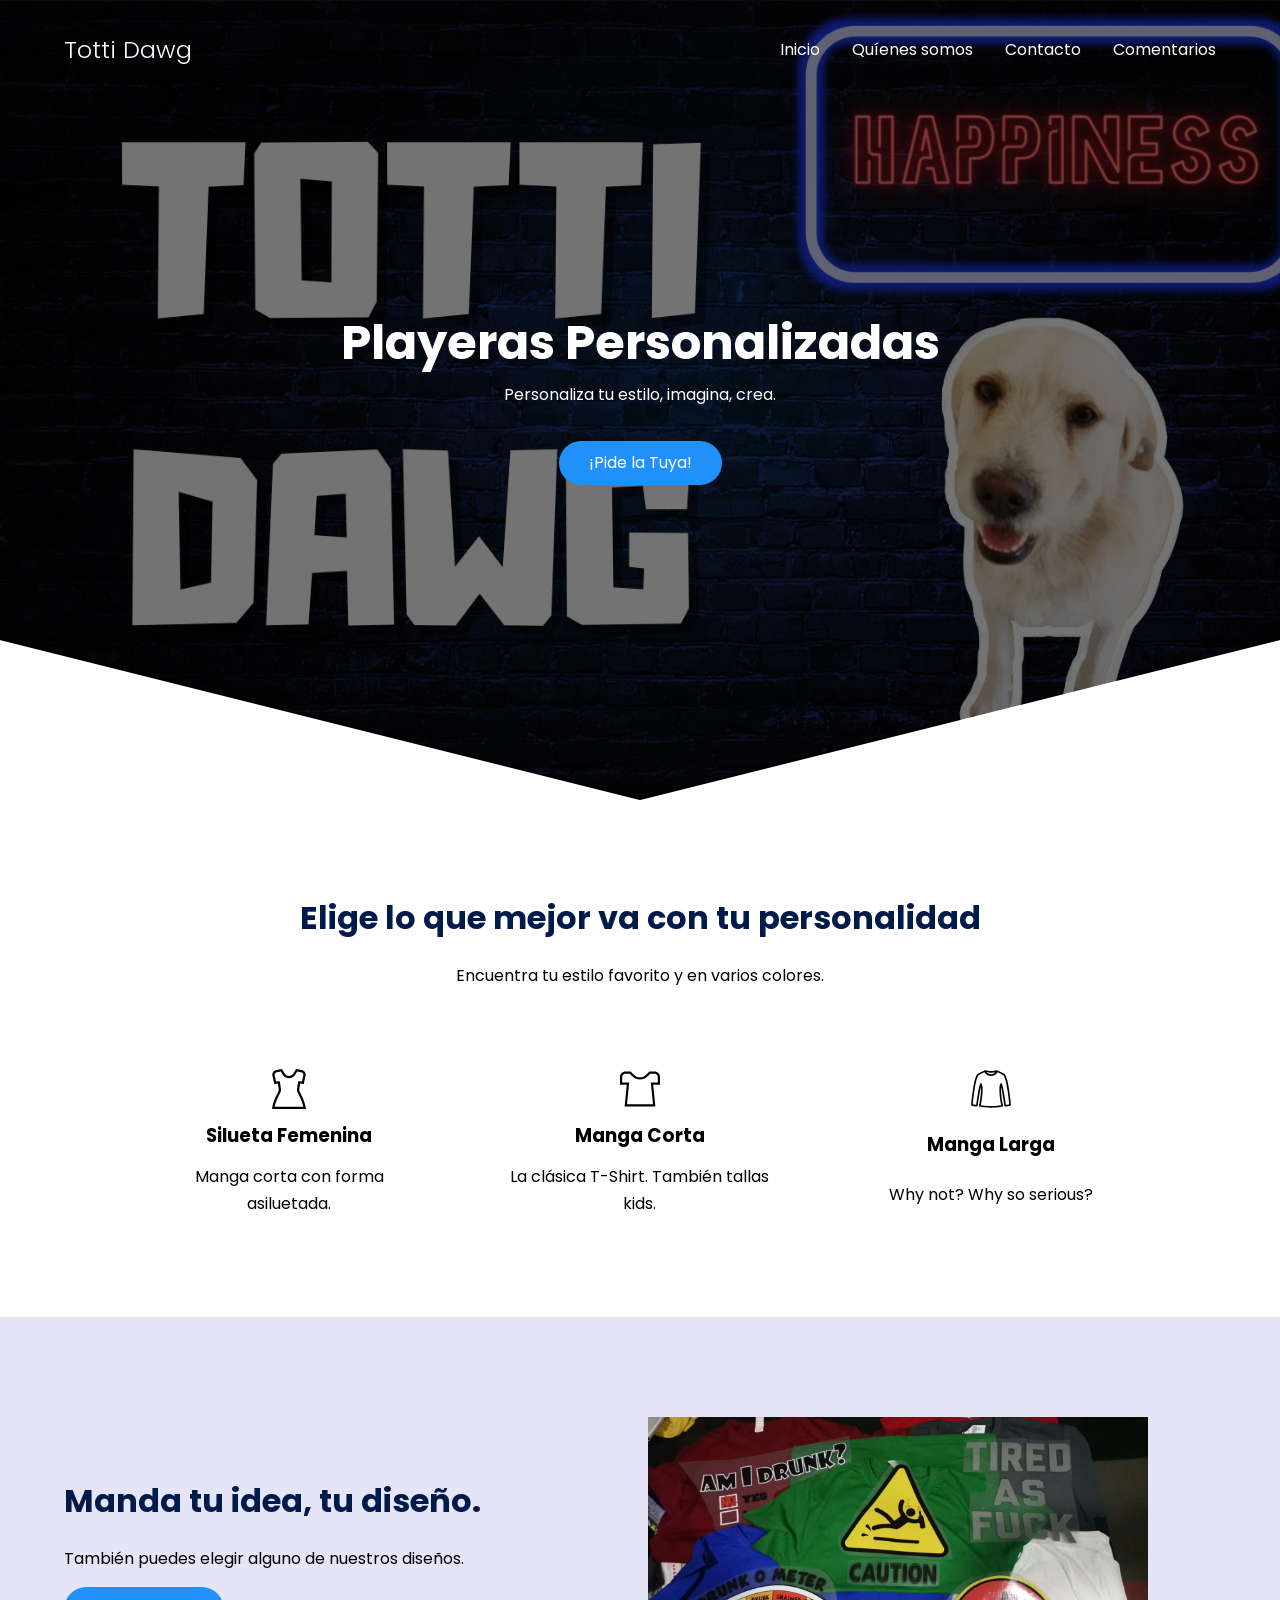
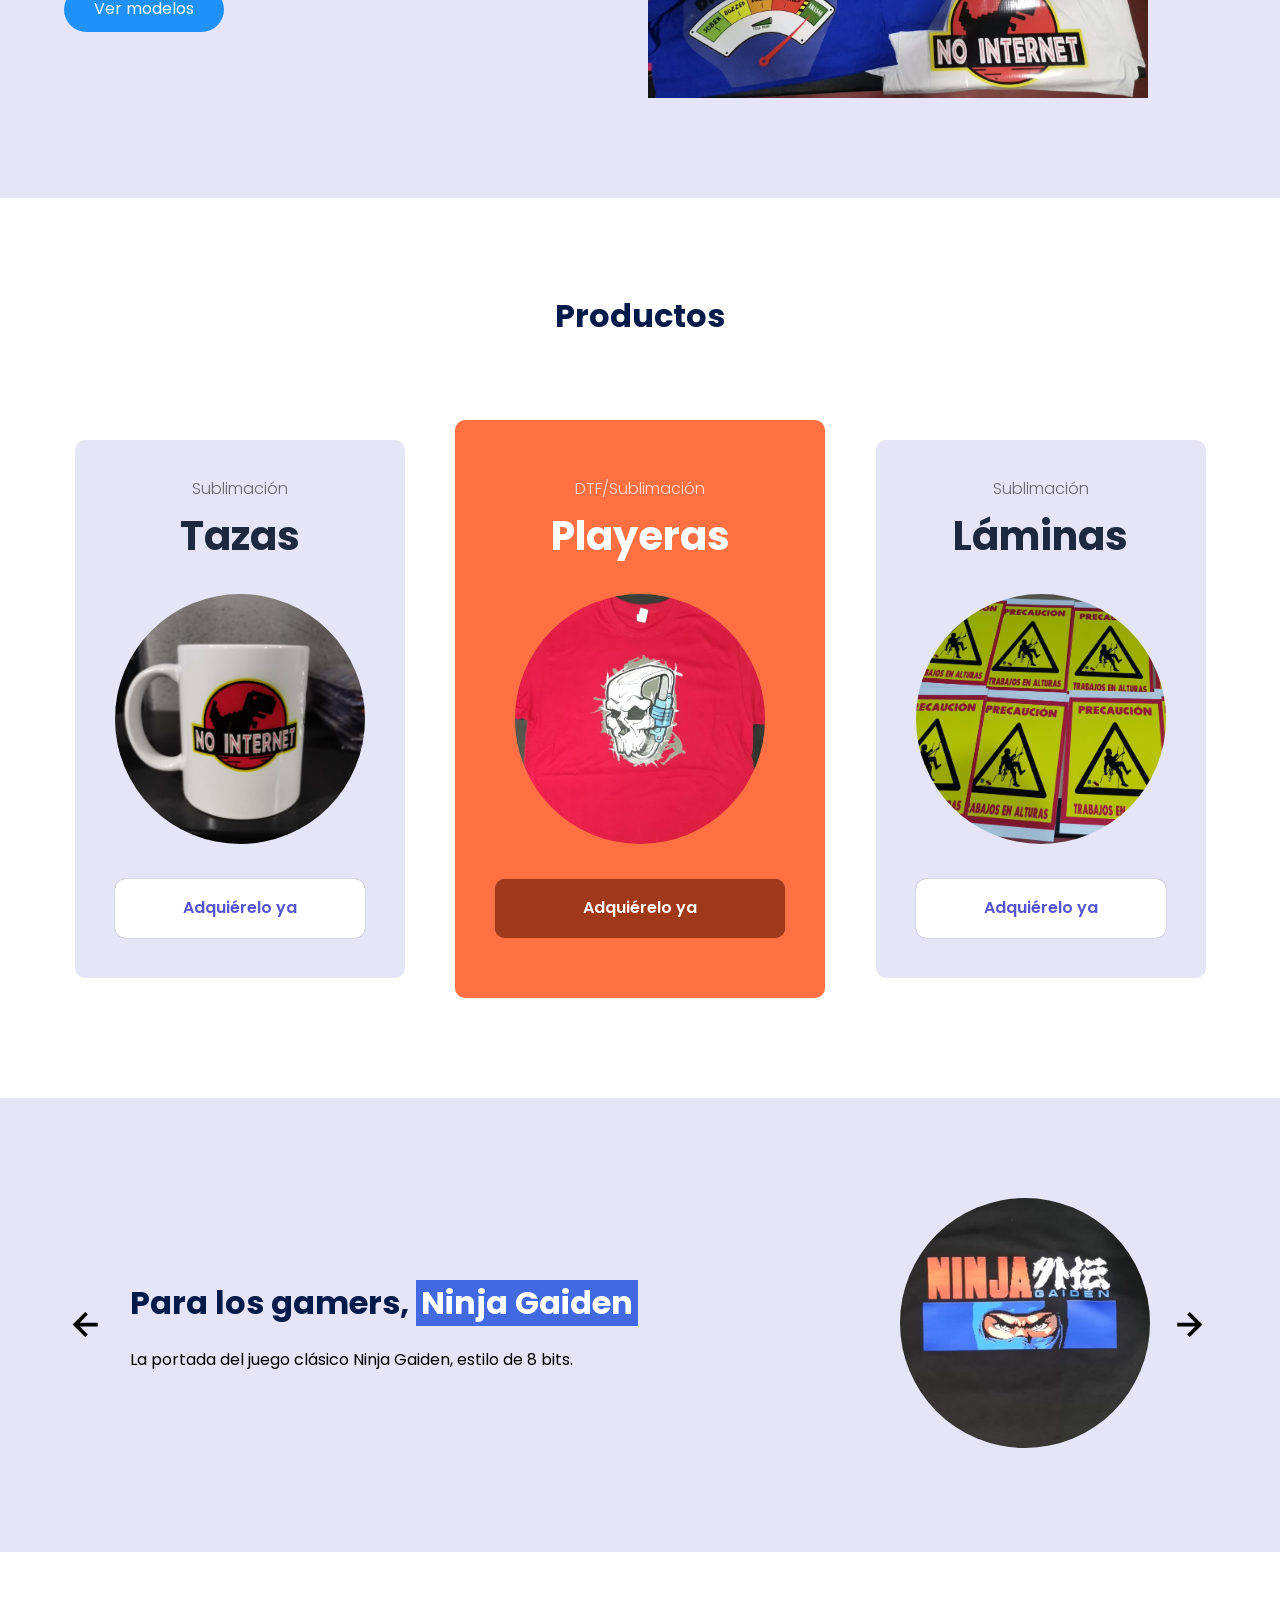
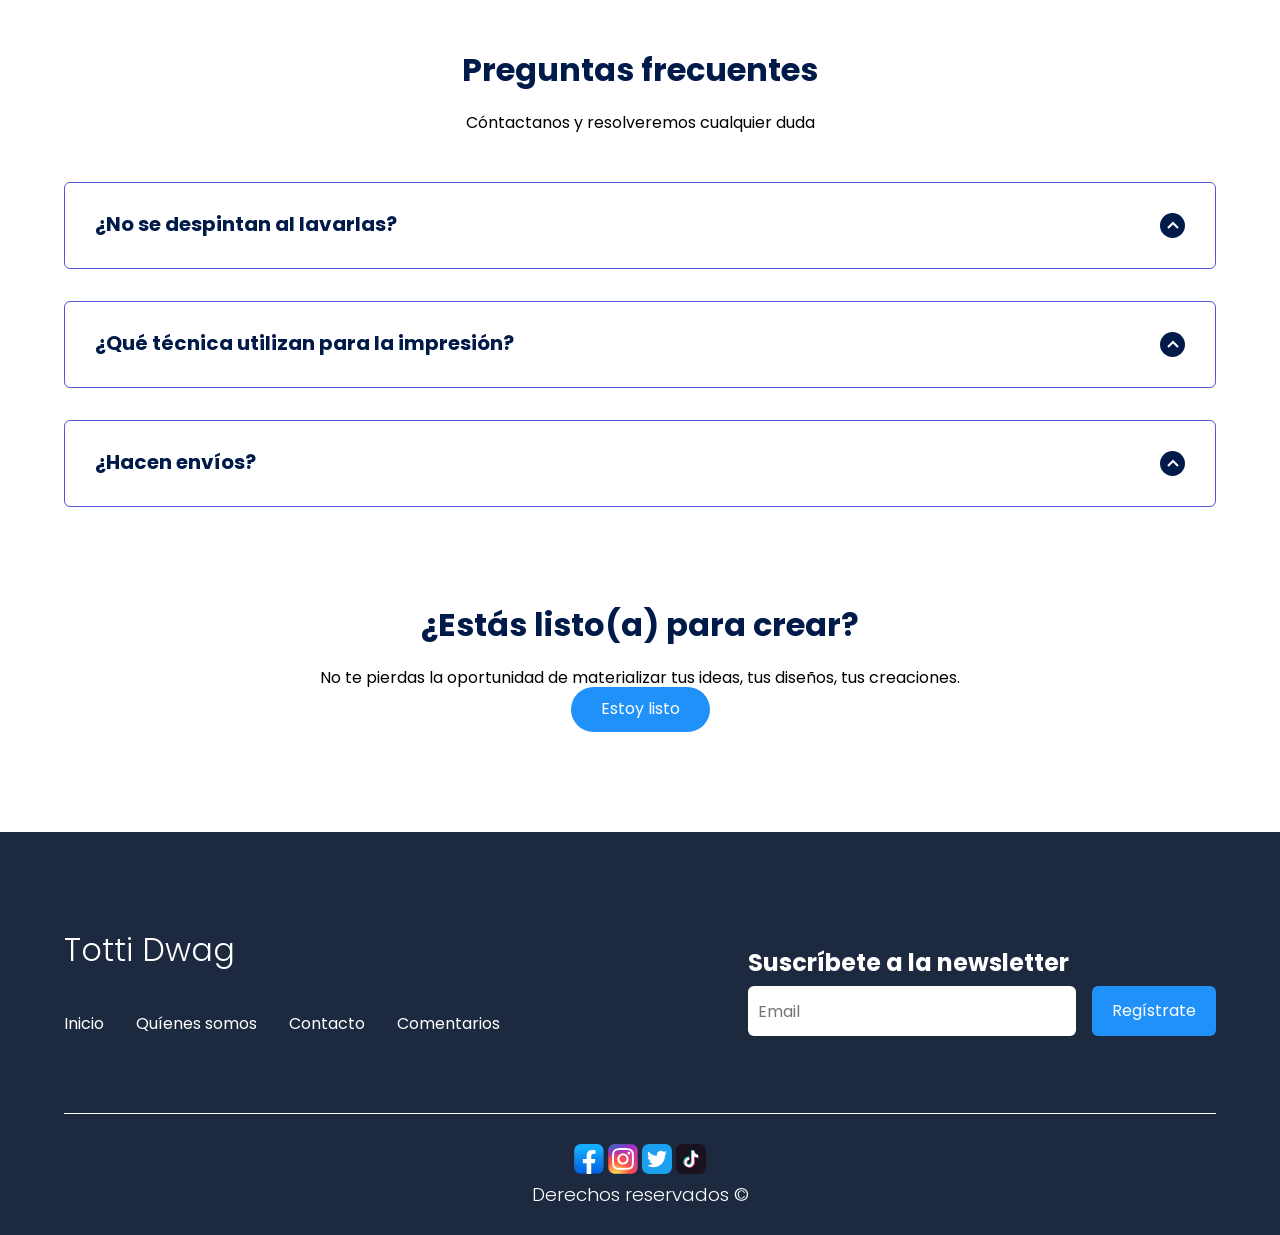
==== index.html @ be010ec8 "Update index.html" ====
<!DOCTYPE html>
<html lang="es">
<head>
    <meta charset="UTF-8">
    <meta http-equiv="X-UA-Compatible" content="IE=edge">
    <meta name="viewport" content="width=device-width, initial-scale=1.0">
    <title>Totti Dawg</title>
    <link rel="shortcut icon" href="./images/shirt2.png" type="image/x-icon">
    <link rel="stylesheet" href="./css/normalize.css">
    <link rel="stylesheet" href="./css/estilos.css">

    <meta name="theme-color" content="#2091F9">

    <meta name="title" content="CREA TU PROPIO ESTILO">
    <meta name="description" content="Playeras personalizadas y más productos.">

    <meta property="og:type" content="website">
    <meta property="og:url" content="https://jo260846.github.io/">
    <meta property="og:title" content="CREA TU PROPIO ESTILO">
    <meta property="og:description" content="Playeras personalizadas y más productos.">
    <meta property="og:image" content="https://jo260846.github.io/images/computer.jpg">

    <meta property="twitter:card" content="summary_large_image">
    <meta property="twitter:url" content="https://jo260846.github.io">
    <meta property="twitter:title" content="CREA TU PROPIO ESTILO">
    <meta property="twitter:description" content="Playeras personalizadas y más productos.">
    <meta property="twitter:image" content="https://jo260846.github.io/images/computer.jpg">
</head>

<body>
    <header class="hero">
        <nav class="nav container">
            <div class="nav__logo">
                <h2 class="nav__title">Totti Dawg</h2>
            </div>

            <ul class="nav__link nav__link--menu"> 
                <li class="nav__items">
                    <a href="#" class="nav__links">Inicio</a>
                </li>

                <li class="nav__items">
                    <a href="#" class="nav__links">Quíenes somos</a>
                </li>

                <li class="nav__items">
                    <a href="#" class="nav__links">Contacto</a>
                </li>

                <li class="nav__items">
                    <a href="#" class="nav__links">Comentarios</a>
                </li>

                <img src="images/close.svg" class="nav__close">
            </ul>

            <div class="nav__menu">
                <img src="images/menu.svg" class="nav_img">
            </div>
        </nav>
        
        <section class="hero__container container">
            <h1 class="hero__title">Playeras Personalizadas</h1>
            <p class="hero__paragraph">Personaliza tu estilo, imagina, crea.</p>
            <a href="#" class="cta">¡Pide la Tuya!</a>

        </section>

    </header>

    <main>
        <section class="container about">
            <h2 class="subtitle">Elige lo que mejor va con tu personalidad</h2>
            <p class="about__paragraph">Encuentra tu estilo favorito y en varios colores.</p>

            <div class="about__main">
                <article class="about__icons">
                    <img src="/images/shirt-female.svg" class="about__icon">
                    <h3 class="about__title">Silueta Femenina</h3>
                    <p class="about__paragraph">Manga corta con forma asiluetada.</p>
                </article>

                <article class="about__icons">
                    <img src="/images/shirt-male.svg" class="about__icon">
                    <h3 class="about__title">Manga Corta</h3>
                    <p class="about__paragraph">La clásica T-Shirt. También tallas kids.</p>
                </article>

                <article class="about__icons">
                    <img src="/images/shirt-long.svg" class="about__icon">
                    <h3 class="about__title">Manga Larga</h3>
                    <p class="about__paragraph">Why not? Why so serious?</p>
                </article>
            </div>
        </section>

        <section class="knowledge">
            <div class="knowledge__container container">
                <div class="knowledge__texts">
                    <h2 class="subtitle">Manda tu idea, tu diseño.</h2>
                    <p class="knowledge__paragraph">También puedes elegir alguno de nuestros diseños.</p>
                    <a href="#" class="cta">Ver modelos</a>
                </div>

                <figure class="knowledge__picture">
                    <img src="/images/macbookB.png" class="knowledge__img">
                </figure>

            </div>

        </section>

        <section class="price container">
            <h2 class="subtitle">Productos</h2>

            <div class="price__table">
                <div class="price__element">
                    <p class="price__name">Sublimación</p>
                    <h3 class="price__price">Tazas</h3>

                    <div class="price__items">
                         <figure class="testimony__picture">
                          <img src="/images/nointernet.jpeg" class="testimony__img">
                         </figure>
                    </div>
                    
                    <a href="#" class="price__cta">Adquiérelo ya</a>
                </div>

                <div class="price__element price__element--best">
                    <p class="price__name">DTF/Sublimación
                    <h3 class="price__price">Playeras</h3>

                    <div class="price__items">
                         <figure class="testimony__picture">
                          <img src="/images/mosqueton.jpeg" class="testimony__img">
                         </figure>
                    </div>
                    
                    <a href="#" class="price__cta">Adquiérelo ya</a>
                </div>

                <div class="price__element">
                    <p class="price__name">Sublimación</p>
                    <h3 class="price__price">Láminas</h3>

                    <div class="price__items">
                       <figure class="testimony__picture">
                          <img src="/images/lamina.jpeg" class="testimony__img">
                         </figure>
                    </div>
                    
                    <a href="#" class="price__cta">Adquiérelo ya</a>
                </div>

            </div>

        </section>

        <section class="testimony">
            <div class="testimony__container container">
                <img src="/images/leftarrow.svg" class="testimony__arrow" id="before">
                
                <section class="testimony__body testimony__body--show" data-id="1">
                    <div class="testimony__texts">
                        <h2 class="subtitle">Para los gamers, <span class="testimony__course">Ninja Gaiden</span></h2>
                        <p class="testimony__review">La portada del juego clásico Ninja Gaiden, estilo de 8 bits.</p>
                    </div>
                    <figure class="testimony__picture">
                        <img src="/images/faceB.jpg" class="testimony__img">
                    </figure>
                </section>
    
                <section class="testimony__body" data-id="2">
                    <div class="testimony__texts">
                        <h2 class="subtitle">Inspirada en tu serie favorita, <span class="testimony__course">The walking dad</span></h2>
                        <p class="testimony__review">Personalizada con tu propia silueta..</p>
                    </div>
                    <figure class="testimony__picture">
                        <img src="/images/face2B.jpg" class="testimony__img">
                    </figure>
                </section>
    
                <section class="testimony__body" data-id="3">
                    <div class="testimony__texts">
                        <h2 class="subtitle">Para toda la familia, <span class="testimony__course">batería baja</span></h2>
                        <p class="testimony__review">Cuando en vez de un hijo tienes un tornado.</p>
                    </div>
                    <figure class="testimony__picture">
                        <img src="/images/face3B.jpg" class="testimony__img">
                    </figure>
                </section>
    
                <section class="testimony__body" data-id="4">
                    <div class="testimony__texts">
                        <h2 class="subtitle">Tu banda favorita, <span class="testimony__course">Route 66</span></h2>
                        <p class="testimony_review">Inspirada en la canción de Depeche Mode.</p>
                    </div>
                    <figure class="testimony__picture">
                        <img src="/images/face4B.jpg" class="testimony__img">
                    </figure>
                </section>
    
                <img src="/images/rightarrow.svg" class="testimony__arrow" id="next">
            </div>
    
           </section>

        
        <section class="questions container">
            <h2 class="subtitle">Preguntas frecuentes</h2>
            <p class="questions__paragraph">Cóntactanos y resolveremos cualquier duda</p>

            <section class="questions__container">
                <article class="questions__padding">
                    <div class="questions__answer">
                        <h3 class="questions__title">¿No se despintan al lavarlas? <span class="questions__arrow">
                            <img src="/images/arrow.svg" class="questions__img">
                        </span></h3>

                        <p class="questions__show">No, las impresiones tienen una gran durabilidad.</p>

                    </div>

                </article>

                <article class="questions__padding">
                    <div class="questions__answer">
                        <h3 class="questions__title">¿Qué técnica utilizan para la impresión? <span class="questions__arrow">
                            <img src="/images/arrow.svg" class="questions__img">
                        </span></h3>

                        <p class="questions__show">Es transferencia termodigital de DTF.</p>

                    </div>

                </article>

                <article class="questions__padding">
                    <div class="questions__answer">
                        <h3 class="questions__title">¿Hacen envíos? <span class="questions__arrow">
                            <img src="/images/arrow.svg" class="questions__img">
                        </span></h3>

                        <p class="questions__show">Sí, el costo del envío no está incluído en el precio del producto.</p>

                    </div>

                </article>

            </section>


            <section class="questions__offer">
                <h2 class="subtitle">¿Estás listo(a) para crear?</h2>
                <p class="questions__copy">No te pierdas la oportunidad de materializar tus ideas, tus diseños, tus creaciones.</p>
                <a href="#" class="cta">Estoy listo</a>
            </section>

        </section>

    </main>

    <footer class="footer">
        <section class="footer__container container">
            <nav class="nav nav--footer">
                <h2 class="footer__title">Totti Dwag</h2>

                <ul class="nav__link nav__link--footer">
                    <li class="nav__items">
                        <a href="#" class="nav__links">Inicio</a>
                    </li>
    
                    <li class="nav__items">
                        <a href="#" class="nav__links">Quíenes somos</a>
                    </li>
    
                    <li class="nav__items">
                        <a href="#" class="nav__links">Contacto</a>
                    </li>
    
                    <li class="nav__items">
                        <a href="#" class="nav__links">Comentarios</a>
                    </li>
                </ul>
            </nav>

            <form class="footer__form" action="https://formspree.io/f/xeqwrbng"  method="POST">
                <h2 class="footer__newsletter">Suscríbete a la newsletter</h2>
                <div class="footer__inputs">
                    <input type="email" placeholder="Email" class="footer__input" name="email">
                    <input type="submit" value="Regístrate" class="footer__submit">
                </div>
            </form>
        </section>

        <section class="footer__copy container">
            <div class="footer__social">
                <a href="https://www.facebook.com/Totti-Dawg-107968412279113/?ref=page_internal" class="footer__icons"><img src="/images/facebook.svg" class="footer__img"></a>
                <a href="https://instagram.com/tottidi.mx?igshid=ZDdkNTZiNTM=" class="footer__icons"><img src="/images/instagram.svg" class="footer__img"></a>
                <a href="https://twitter.com/tottidawg?t=qmmxbwE9NR-MhQP_NLGPGg&s=09" class="footer__icons"><img src="/images/twitter.svg" class="footer__img"></a>
                <a href="https://www.tiktok.com/@tottidawg?_t=8bfFnYVBK6f&_r=1" class="footer__icons"><img src="/images/tiktok.svg" class="footer__img"></a>
            </div>

            <h3 class="footer__copyright">Derechos reservados &copy;</h3>
        </section>
    </footer>

    <script src="/js/slider.js"></script>
    <script src="/js/questions.js"></script>
    <script src="/js/menu.js"></script>
    
</body>
</html>
---- css/estilos.css ----
@import url('https://fonts.googleapis.com/css2?family=Poppins:wght@300;400;600;700&display=swap');

:root{
    --padding-container: 100px 0;
    --color-title: #001A49;
}

body{
    font-family: 'Poppins', sans-serif;
}

.container{
    width: 90%;
    max-width: 1200px;
    margin: 0 auto;
    overflow: hidden;

    padding: var(--padding-container);
}

.hero{
    width: 100%;
    height: 100vh;
    min-height: 600px;
    max-height: 800px;
    position: relative;
    display: grid;
    grid-template-rows: 100px 1fr;
    color: #fff;
}

.hero::before{
    content: "";
    position: absolute;
    top: 0;
    left: 0;
    width: 100%;
    height: 100%;
    background-image: linear-gradient(180deg, #0000008c 0%, #0000008c 100%), url(/images/portada.jpg);
    background-size: cover;
    clip-path: polygon(0 0, 100% 0, 100% 80%, 50% 100%, 0 80%);
    z-index: -1;
}



/* Nav */

.nav{
    --padding-container: 0;
    height: 100%;
    display: flex;
    align-items: center;
}

.nav__title{
    font-weight: 300
}

.nav__link{
    margin-left: auto;
    padding: 0;
    display: grid;
    grid-auto-flow: column;
    grid-auto-columns: max-content;
    gap: 2em;
}

.nav__items{
    list-style: none;
}


.nav__links{
    color: #fff;
    text-decoration: none;
}

.nav__menu{
    margin-left: auto;
    cursor: pointer;
    display: none;

}

.nav__img{
    display: block;
    width: 30px;  
}

.nav__close{
    display: var(--show, none);
}



/* Hero Container */

.hero__container{
    max-width: 800px;
    --padding-container:0;
    display: grid;
    grid-auto-rows: max-content;
    align-content: center;
    gap: 1em;
    padding-bottom: 100px;
    text-align: center;
}

.hero__title{
    font-size: 3rem;
}

.hero__paragraph{
    margin-bottom: 20px;

}

.cta{
    display: inline-block;
    background-color:#2091F9;
    justify-self: center;
    color: #fff;
    text-decoration: none;
    padding: 13px 30px;
    border-radius: 32px;
}

/* About */

.about{
    text-align: center;
}

.subtitle{
    color: var(--color-title);
    font-size: 2rem;
    margin-bottom: 25px;
}

.about__paragraph{
    line-height: 1.7;
}

.about__main{
    padding-top: 80px;
    display: grid;
    width: 90%;
    margin: 0 auto;
    gap: 1em;
    overflow: hidden;
    grid-template-columns: repeat(auto-fit, minmax(260px, auto));
}

.about__icons{
    display: grid;
    gap: 1em;
    justify-items: center;
    width: 260px;
    overflow: hidden;
    margin: 0 auto;
}

.about__icon{
    width: 40px;
}



/* Knowledge */

.knowledge{
    background-color: #e5e5f7;
    background-image:  radial-gradient(#444cf7 0.5px, transparent 0.5px), radial-gradient(#444cf7 0.5px, #e5e5f7 0.5px);
    background-size: 20px 20px;
    background-position: 0 0,10px 10px;
    overflow: hidden;
}

.knowledge__container{
    display: grid;
    grid-template-columns: 1fr 1fr;
    gap: 1em;
    align-items: center;
}

.knowledge__picture{
    max-width: 500px;
}

.knowledge__paragraph{
    line-height: 1.7;
    margin-bottom: 15px;
}


.knowledge__img{
    width: 100%;
    display: block;
}



/* Price */

.price{
    text-align: center;
}

.price__table{
    padding-top: 60px;
    display: flex;
    flex-wrap: wrap;
    gap: 2.5em;
    justify-content: space-evenly;
    align-items: center;
}

.price__element{
    background-color: #e5e5f7;
    text-align: center;
    border-radius: 10px;
    width: 330px;
    padding: 40px;
    --color-plan: #696871;
    --color-price: #1d293f;
    --bg-cta: #fff;
    --color-cta: #5454d4;
    --color-items: #696871;
}

.price__element--best{
    width: 370px;
    padding: 60px 40px;
    background-color: #ff7143;

    --color-plan: rgb(255 255 255 /75%);
    --color-price: #fff;
    --bg-cta: #9f3919;
    --color-cta: #fff;
    --color-items: #fff;
}

.price__name{
    color: var(--color-plan);
    margin-bottom: 15px;
    font-weight: 300;

}

.price__price{
    font-size: 2.5rem;
    color: var(--color-price);
}

.price__items{
    margin-top: 35px;
    display: grid;
    gap: 1em;
    font-weight: 300;
    font-size: 1.2rem;
    margin-bottom: 30px;
    color: var(--color-items);
}

.price__cta{
        display: block;
        padding: 20px 0;
        border-radius: 10px;
        text-decoration: none;
        background-color: var(--bg-cta);
        font-weight: 600;
        color: var(--color-cta);
        box-shadow: 0 0 1px rgba(0, 0, 0, .5);
}



/* Testimony */

.testimony{
    background-color: #e5e5f7;
}

.testimony__container{
    display: grid;
    grid-template-columns: 50px 1fr 50px;
    gap: 1em;
    align-items: center;
}

.testimony__body{
    display: grid;
    grid-template-columns: 1fr max-content;
    justify-content: space-between;
    align-items: center;
    gap: 2em;
    grid-column: 2/3;
    grid-row: 1/2;
    opacity: 0;
    pointer-events: none;
}

.testimony__body--show{
    pointer-events: unset;
    opacity: 1;
    transition: opacity 1.5s ease-in-out;
}

.testimony__img{
    width: 250px;
    height: 250px;
    border-radius: 50%;
    object-fit: cover;
    object-position: 50% 30%;
}

.testimony__texts{
    max-width: 700px;
}

.testimony__course{
    background-color:royalblue;
    color: #fff;
    display: inline-block;
    padding: 5px;

}

.testimony__arrow{
    width: 90%;
    cursor: pointer;
}



/* Questions */

.questions{
    text-align: center;
}

.questions__container{
    display: grid;
    gap: 2em;
    padding-top: 50px;
    padding-bottom: 100px;
}

.questions__padding{
    padding: 0;
    transition: 0.2s;
    border: 1px solid #5454d4;
    border-radius: 6px;
}

.questions__padding--add{
    padding-bottom: 30px;
}

.questions__answer{
    padding: 0 30px 0;
    overflow: hidden;
}

.questions__title{
    text-align: left;
    display: flex;
    font-size: 20px;
    padding: 30px 0 30px;
    cursor: pointer;
    color: var(--color-title);
    justify-content: space-between;
}

.questions__arrow{
    border-radius: 50%;
    background-color: var(--color-title);
    width: 25px;
    height: 25px;
    display: flex;
    justify-content: center;
    align-items: center;
    align-self: flex-end;
    margin-left: 10px;
    transition: transform 0.3s;
}

.questions__arrow--rotate{
    transform: rotate(180deg);
}

.questions__show{
    text-align: left;
    height: 0;
    transition: height 0.3s;
}

.questions__img{
    display: block;
}

.questions__copy{
    margin-bottom: 30px;
    width: 60%;
    margin: 0 auto;

}



/* Footer */

.footer{
    background-color: #1D293F;
}

.footer__title{
    font-weight: 300;
    font-size: 2rem;
    margin-bottom: 30px;
}

.footer__title, .footer__newsletter{
    color: #fff;
}

.footer__container{
    display: flex;
    justify-content: space-between;
    align-items: center;
    border-bottom: 1px solid #fff;
    padding-bottom: 60px;
}

.nav--footer{
    padding-bottom: 20px;
    display: grid;
    gap: 1em;
    grid-auto-flow: row;
    height: 100%;
}

.nav__link--footer{
    display: flex;
    margin: 0;
    margin-right: 20px;
    flex-wrap: wrap;
}

.footer__inputs{
    margin-top: 10px;
    display: flex;
    overflow: hidden;
}

.footer__input{
    background-color: #fff;
    height: 50px;
    display: block;
    padding-left: 10px;
    border-radius: 6px;
    font-size: 1rem;
    outline: none;
    border: none;
    margin-right: 16px;
}

.footer__submit{
    margin-left: auto;
    display: inline-block;
    height: 50px;
    padding: 0 20px;
    background-color: #2091F9;
    border: none;
    font-size: 1rem;
    color: #fff;
    border-radius: 6px;
    cursor: pointer;
}

.footer__copy{
    --padding-container: 30px 0;
    text-align: center;
    color: #fff;
}

.footer__copyright{
    font-weight: 300;
}

.footer__icons{
    display: inline-flex;
    margin-bottom: 10px;
}

.footer__img{
    width: 30px;
}



/* Media queries*/

@media (max-width:800px) {
    .nav__menu{
        display: block;
    }

    .nav__link--menu{
        position: fixed;
        background-color: #000;
        top: 0;
        left: 0;
        height: 100%;
        width: 100%;
        display: flex;
        flex-direction: column;
        justify-content: space-evenly;
        align-items: center;
        z-index: 100;
        opacity: 0;
        pointer-events: none;
        transition: 0.7s opacity;

    }

    .nav__link--show{
        --show: block;
        opacity: 1;
        pointer-events: unset;
    }

    .nav__close{
        position: absolute;
        top: 30px;
        right: 30px;
        width: 30px;
        cursor: pointer;
    }

    .hero__title{
        font-size: 2.5rem;
    }

    .about__main{
        gap: 2em;
    }

    .about__icons:last-of-type{
        grid-column: 1/-1;
    }

    .knowledge__container{
        grid-template-columns: 1fr;
        grid-template-rows: max-content 1fr;
        gap: 3em;
        text-align: center;
    }

    .knowledge__picture{
        grid-row: 1/2;
        justify-self: center;
    }

    .testimony__container{
        grid-template-columns: 30px 1fr 30px;
    }

    .testimony__body{
        grid-template-columns: 1fr;
        grid-template-rows: max-content max-content;
        gap: 3em;
        justify-items: center;
    }

    .testimony__img{
        width: 200px;
        height: 200px;
    }

    .questions__copy{
        width: 100%;
    }

    .footer__container{
        flex-wrap: wrap;
    }

    .nav--footer{
        width: 100%;
        justify-items: center;
    }

    .nav__link--footer{
        width: 100%;
        justify-content: space-evenly;
    }

    .footer__form{
        width: 100%;
        justify-content: space-evenly;
    }

    .footer__input{
        flex: 1;
    }


}

@media (max-width:600px){
    .hero__title{
        font-size: 2rem;
    }

    .hero__paragraph{
        font-size: 1rem;
    }

    .subtitle{
        font-size: 1.8rem;
    }

    .price__element{
        width: 90%;
    }

    .price__element--best{
        width: 90%;
        padding: 40px;
    }

    .price__price{
        font-size: 2rem;
    }

    .testimony__container{
        grid-template-columns: 28px 1fr 28px;
        gap: 0.9em;
    }

    .testimony__arrow{
        width: 100%;
    }

    .testimony__course{
        margin-top: 15px;
    }

    .testimony{
        --padding-container: 60px 0;
    }

    .questions__title{
        font-size: 1rem;
    }    

    .nav--footer{
        padding-bottom: 60px;
    }

    .footer__title{
        justify-self: start;
        margin: 15px;
    }

    .nav__link--footer{
        justify-content: space-evenly;
    }

    .footer__inputs{
        flex-wrap: wrap;
    }

    .footer__input{
        flex-basis: 100%;
        margin-bottom: 16px;
        margin: 0;
    }

    .footer__submit{
        margin:0;
        width: 100%;
    }

}
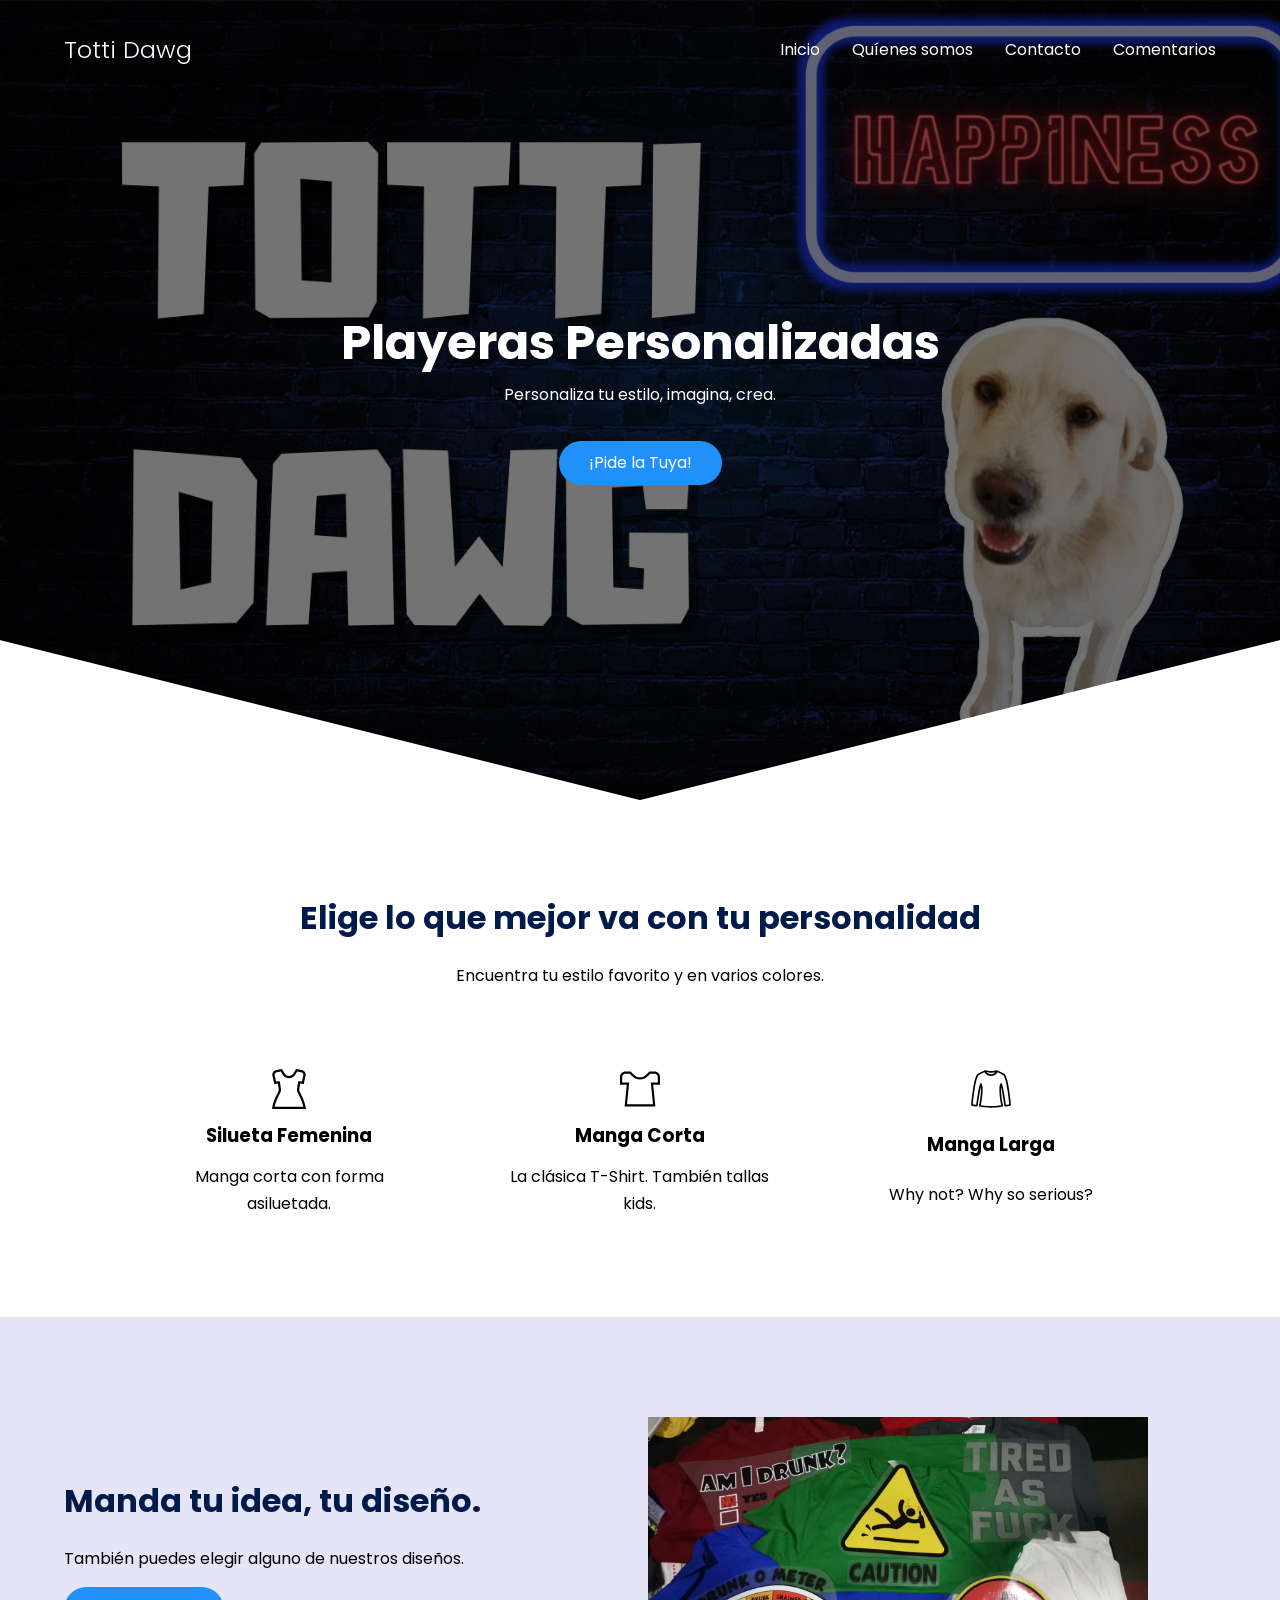
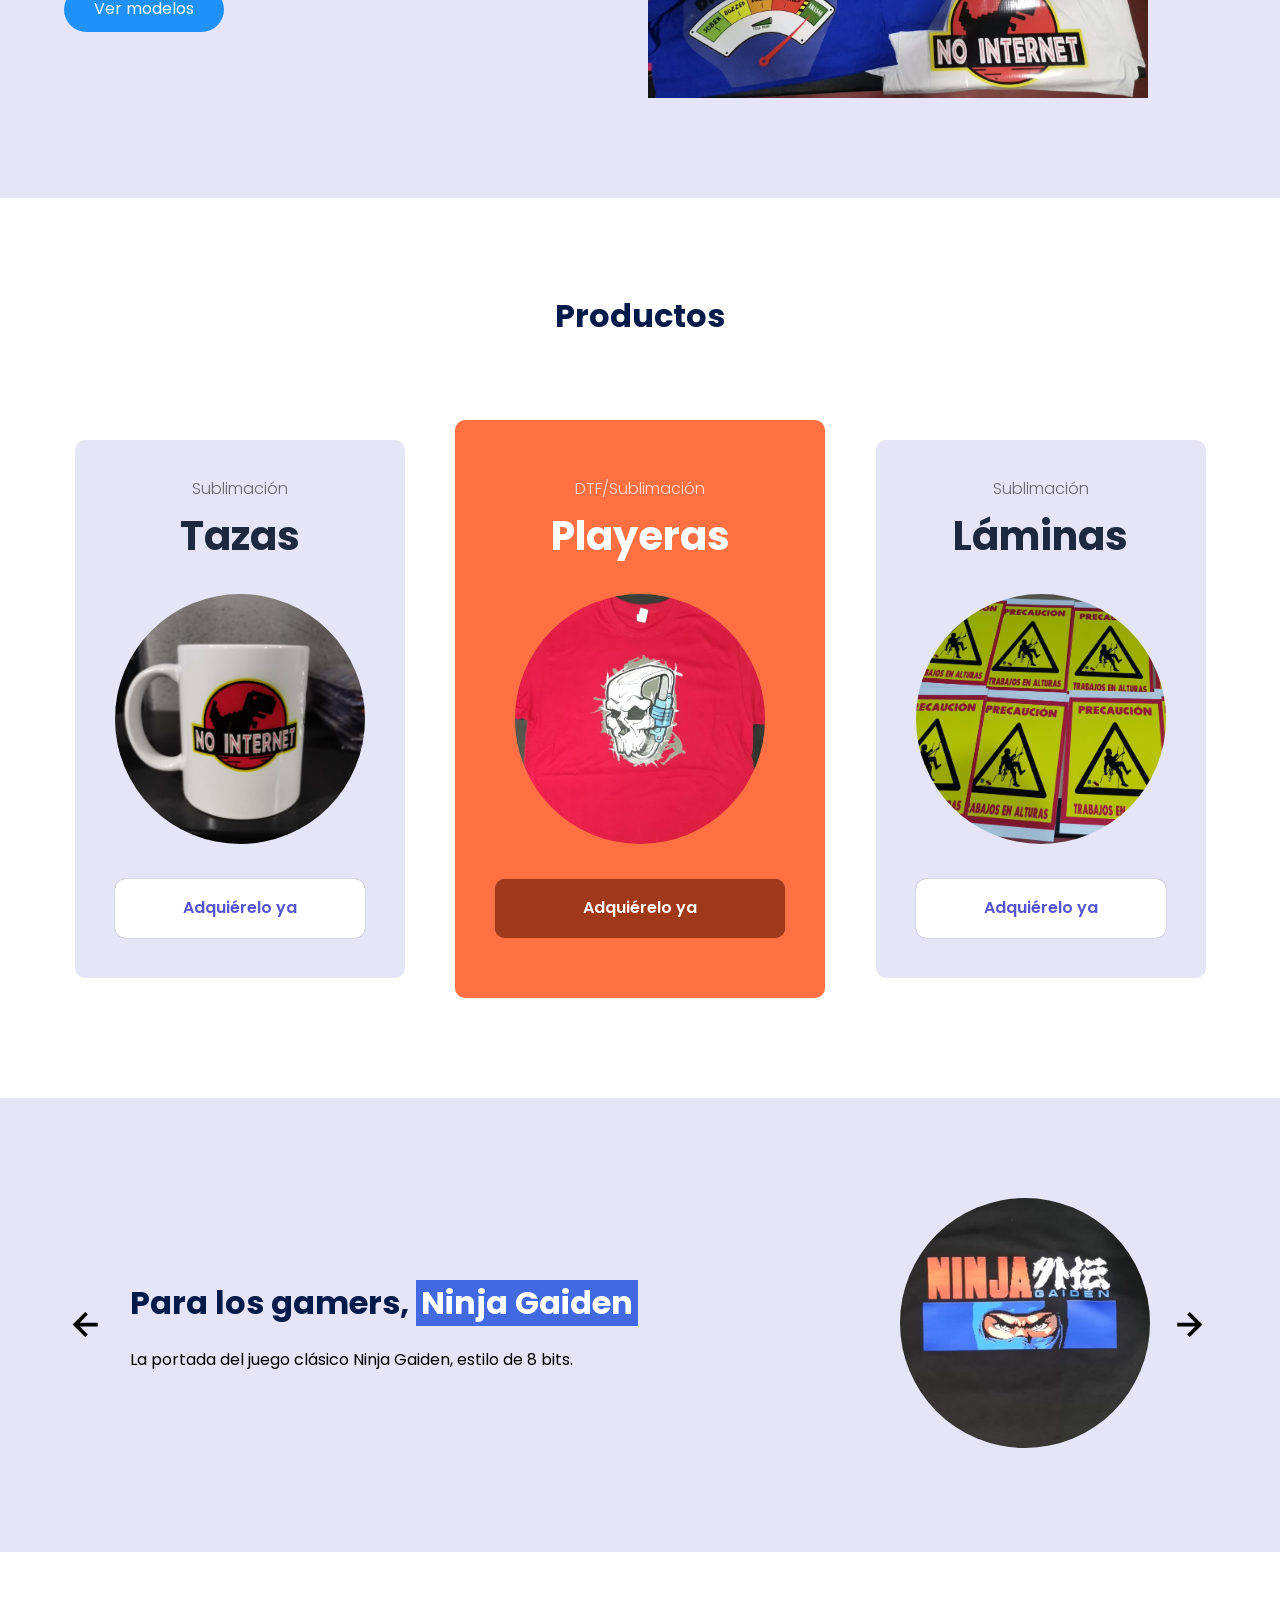
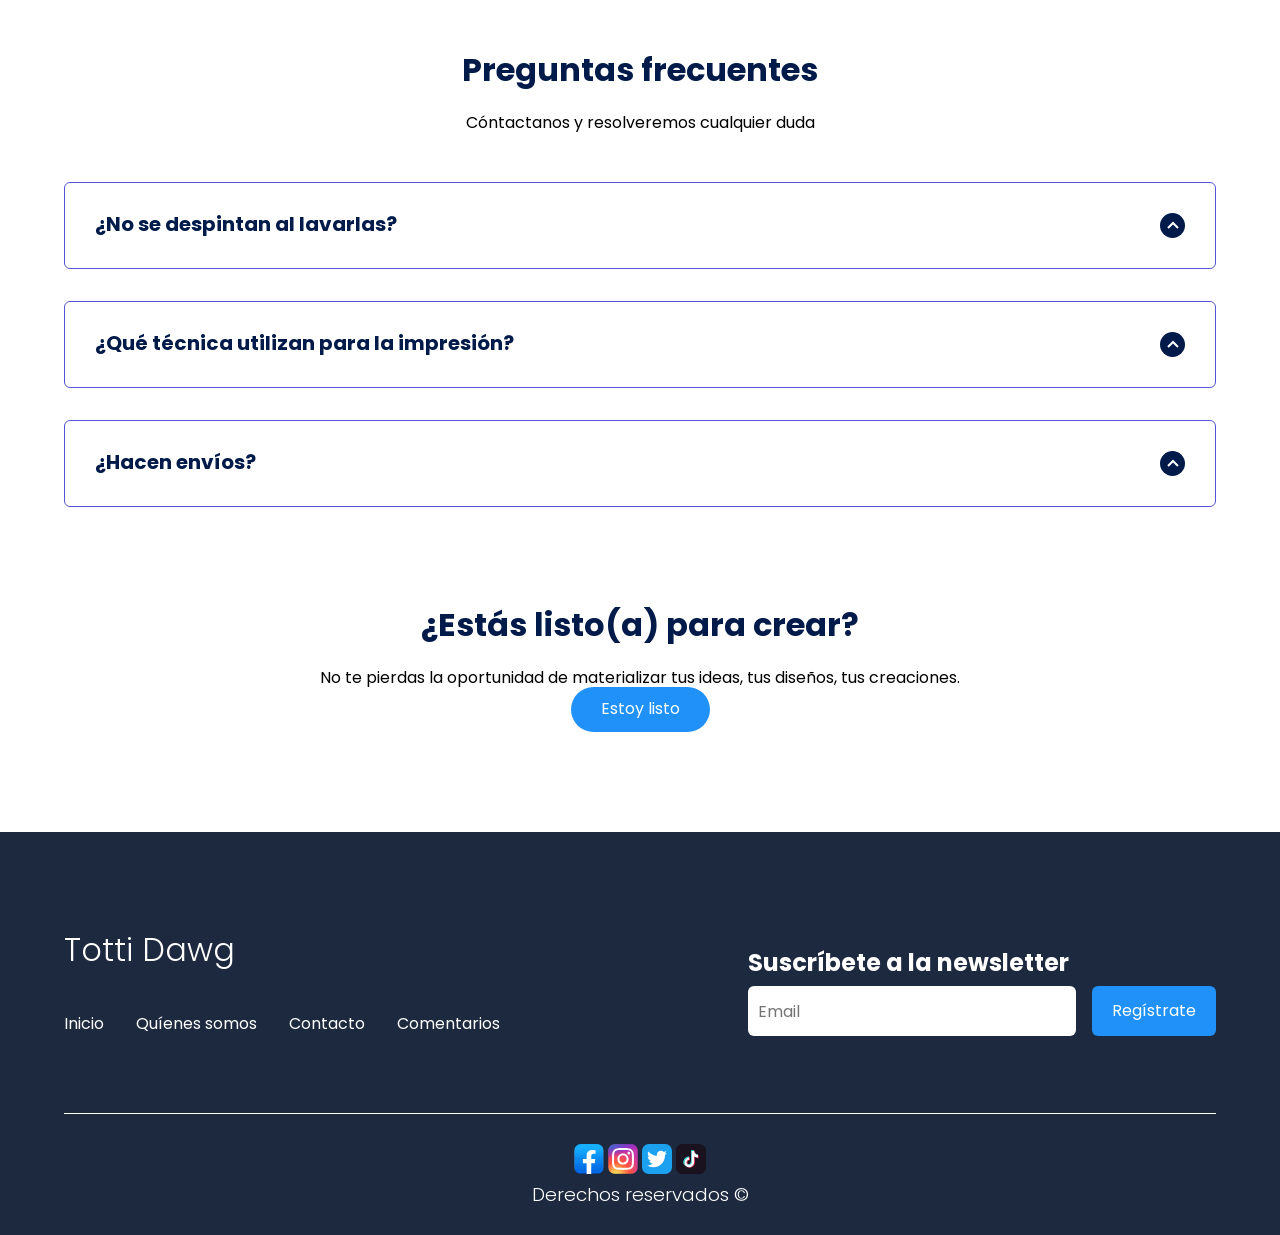
==== commit 916ff405: "Update index.html" ====
--- a/index.html
+++ b/index.html
@@ -264,7 +264,7 @@
     <footer class="footer">
         <section class="footer__container container">
             <nav class="nav nav--footer">
-                <h2 class="footer__title">Totti Dwag</h2>
+                <h2 class="footer__title">Totti Dawg</h2>
 
                 <ul class="nav__link nav__link--footer">
                     <li class="nav__items">
@@ -297,7 +297,7 @@
         <section class="footer__copy container">
             <div class="footer__social">
                 <a href="https://www.facebook.com/Totti-Dawg-107968412279113/?ref=page_internal" class="footer__icons"><img src="/images/facebook.svg" class="footer__img"></a>
-                <a href="https://instagram.com/tottidi.mx?igshid=ZDdkNTZiNTM=" class="footer__icons"><img src="/images/instagram.svg" class="footer__img"></a>
+                <a href="https://www.instagram.com/tottidi.mx/" class="footer__icons"><img src="/images/instagram.svg" class="footer__img"></a>
                 <a href="https://twitter.com/tottidawg?t=qmmxbwE9NR-MhQP_NLGPGg&s=09" class="footer__icons"><img src="/images/twitter.svg" class="footer__img"></a>
                 <a href="https://www.tiktok.com/@tottidawg?_t=8bfFnYVBK6f&_r=1" class="footer__icons"><img src="/images/tiktok.svg" class="footer__img"></a>
             </div>
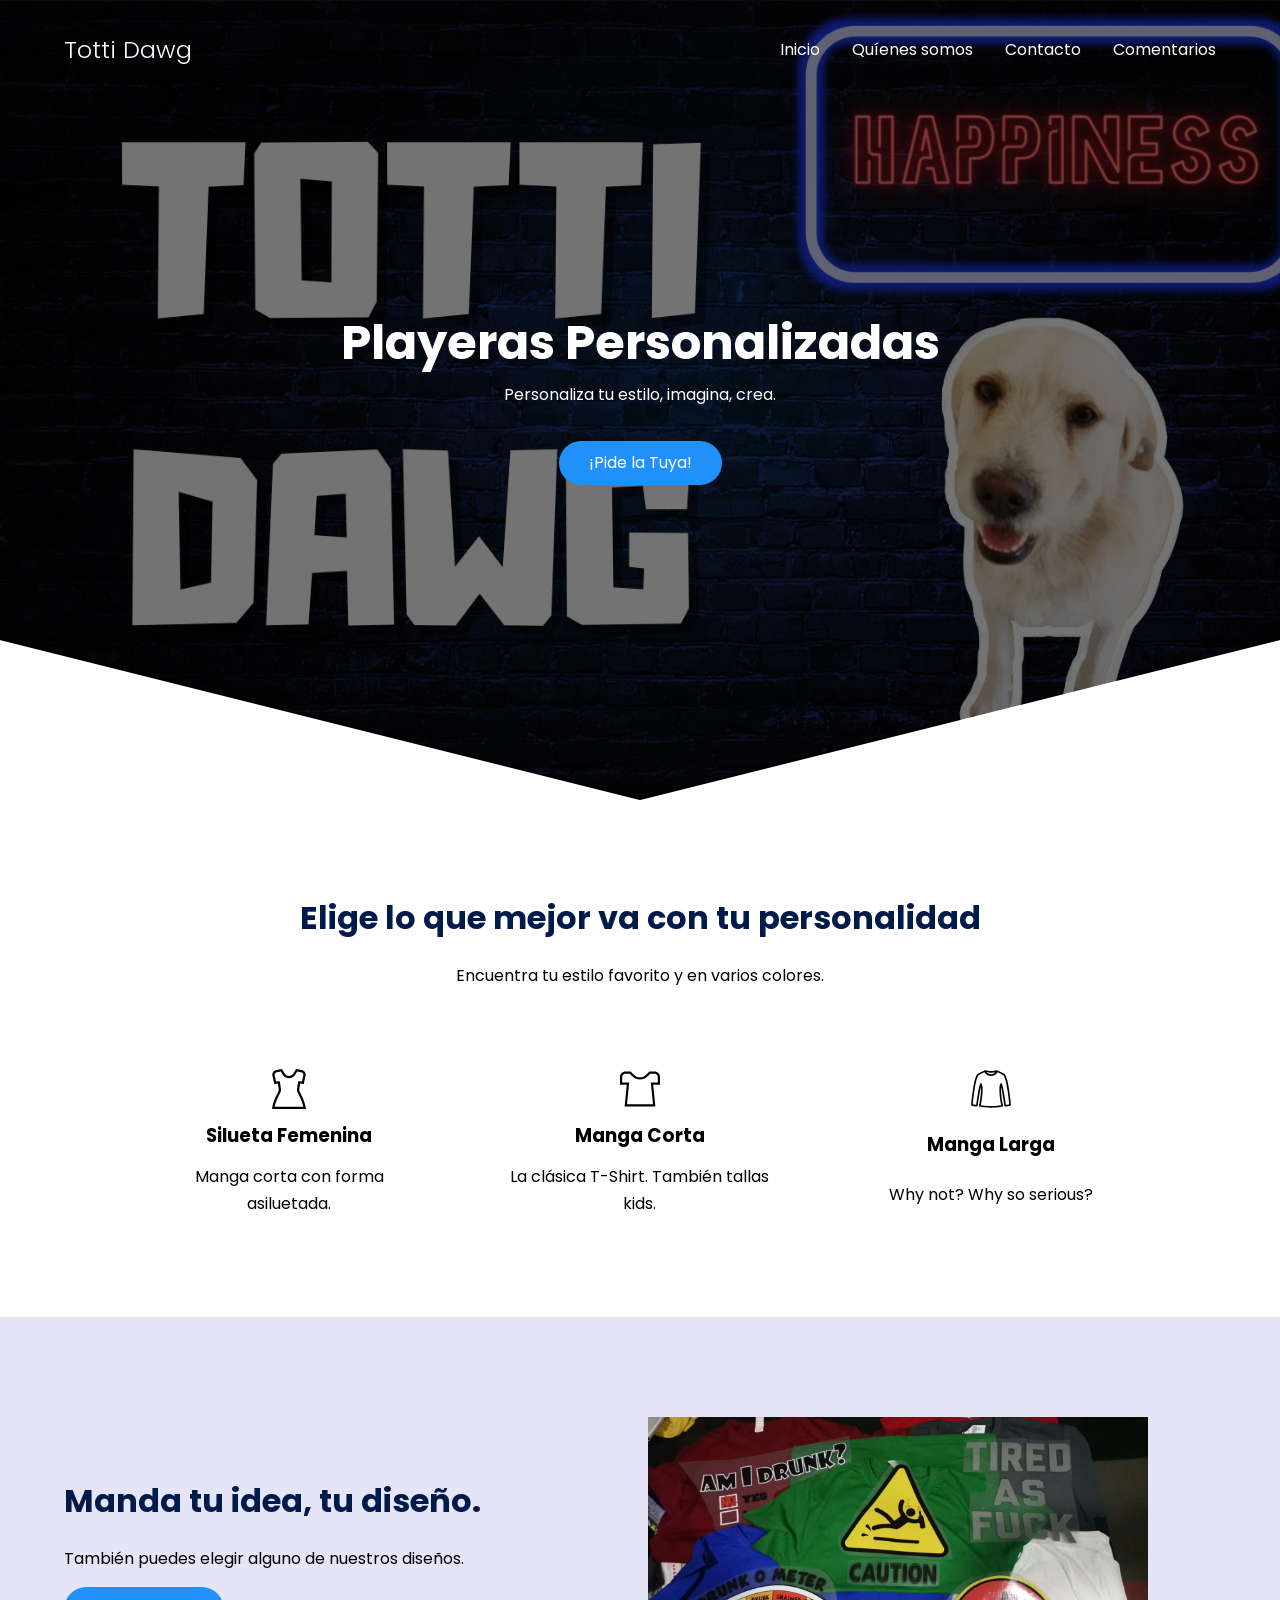
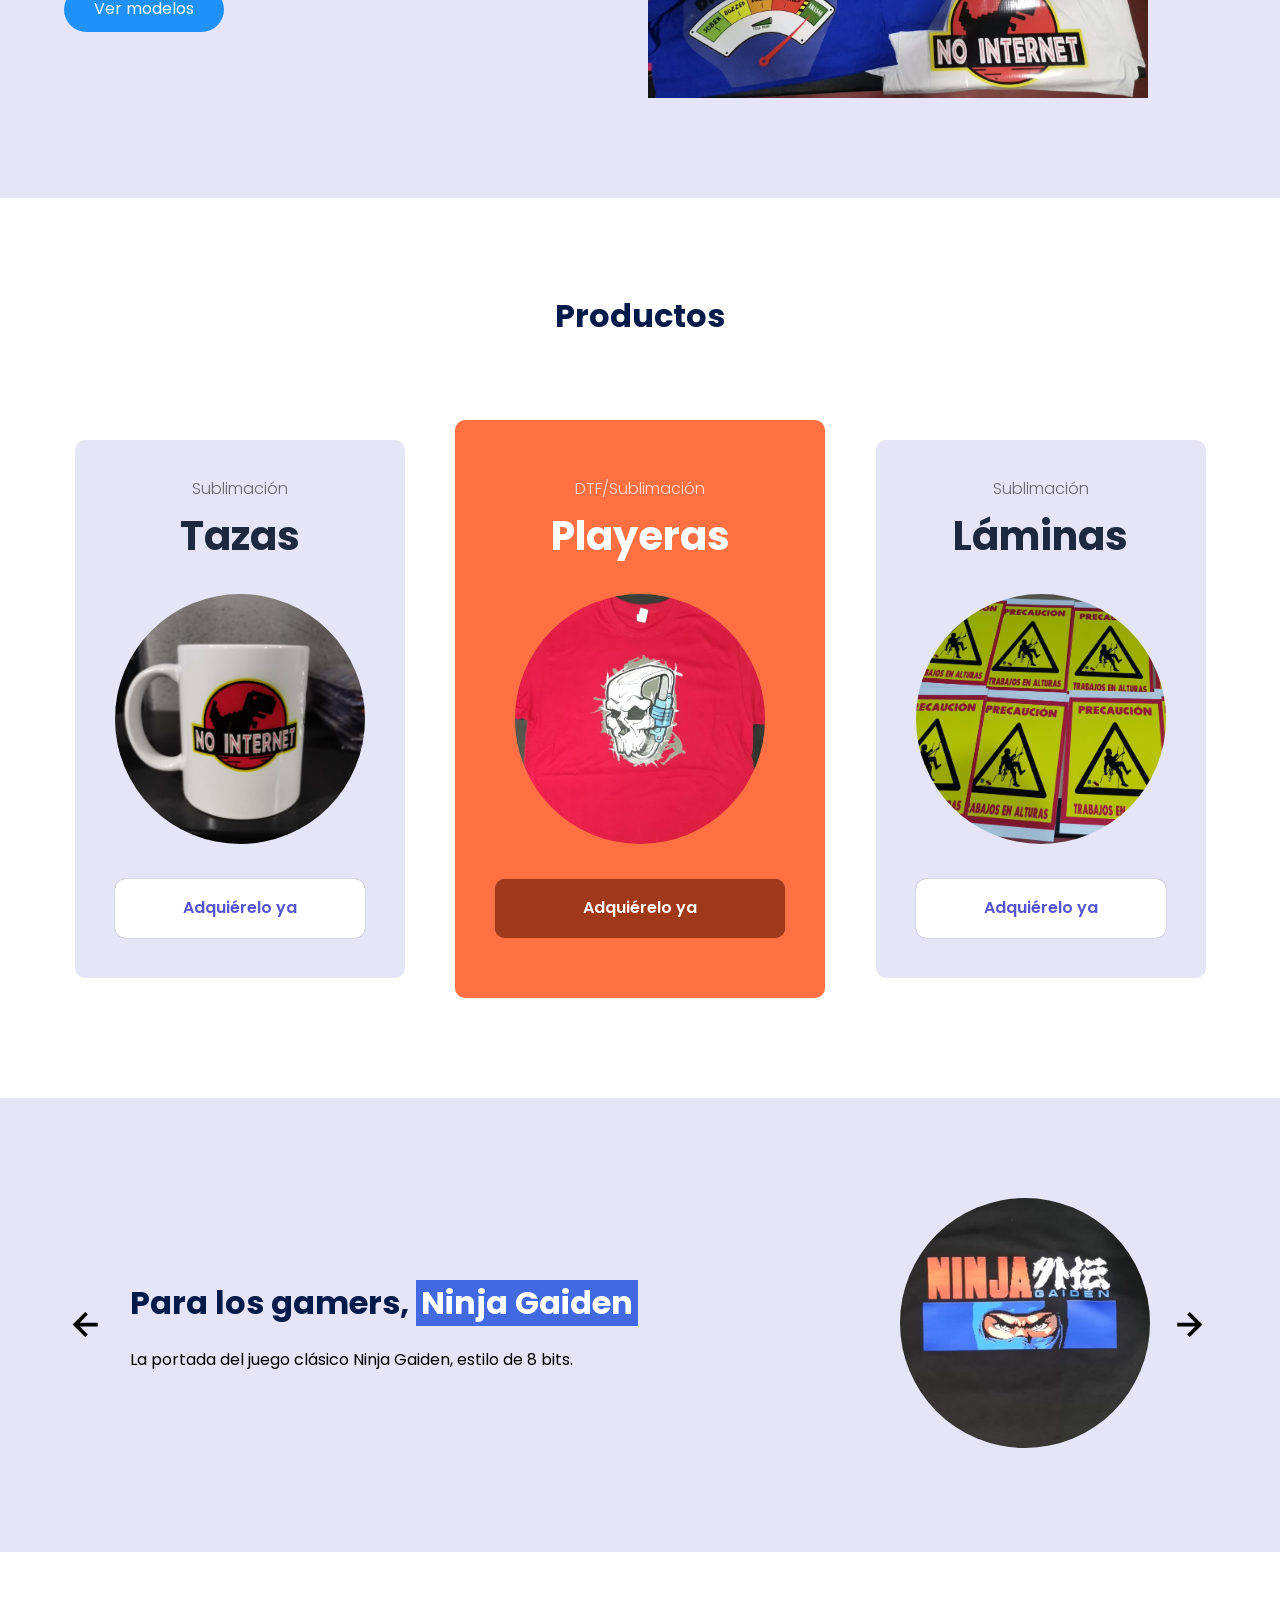
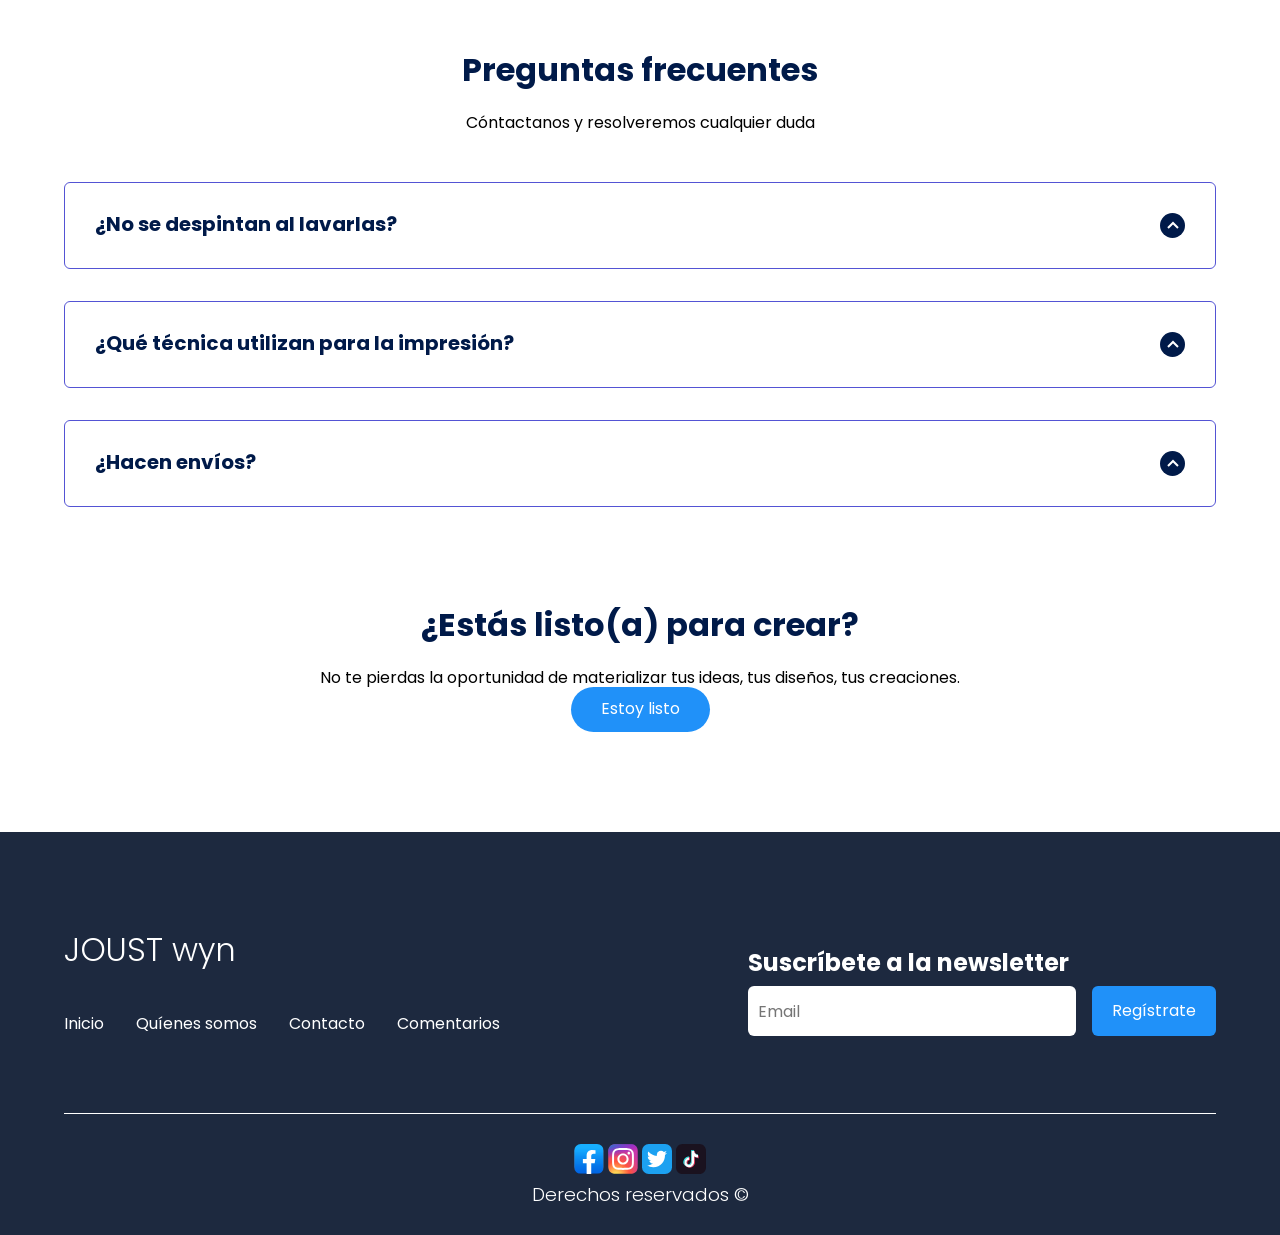
==== commit 85c4a84a: "Update index.html" ====
--- a/index.html
+++ b/index.html
@@ -264,7 +264,7 @@
     <footer class="footer">
         <section class="footer__container container">
             <nav class="nav nav--footer">
-                <h2 class="footer__title">Totti Dawg</h2>
+                <h2 class="footer__title">JOUST wyn</h2>
 
                 <ul class="nav__link nav__link--footer">
                     <li class="nav__items">
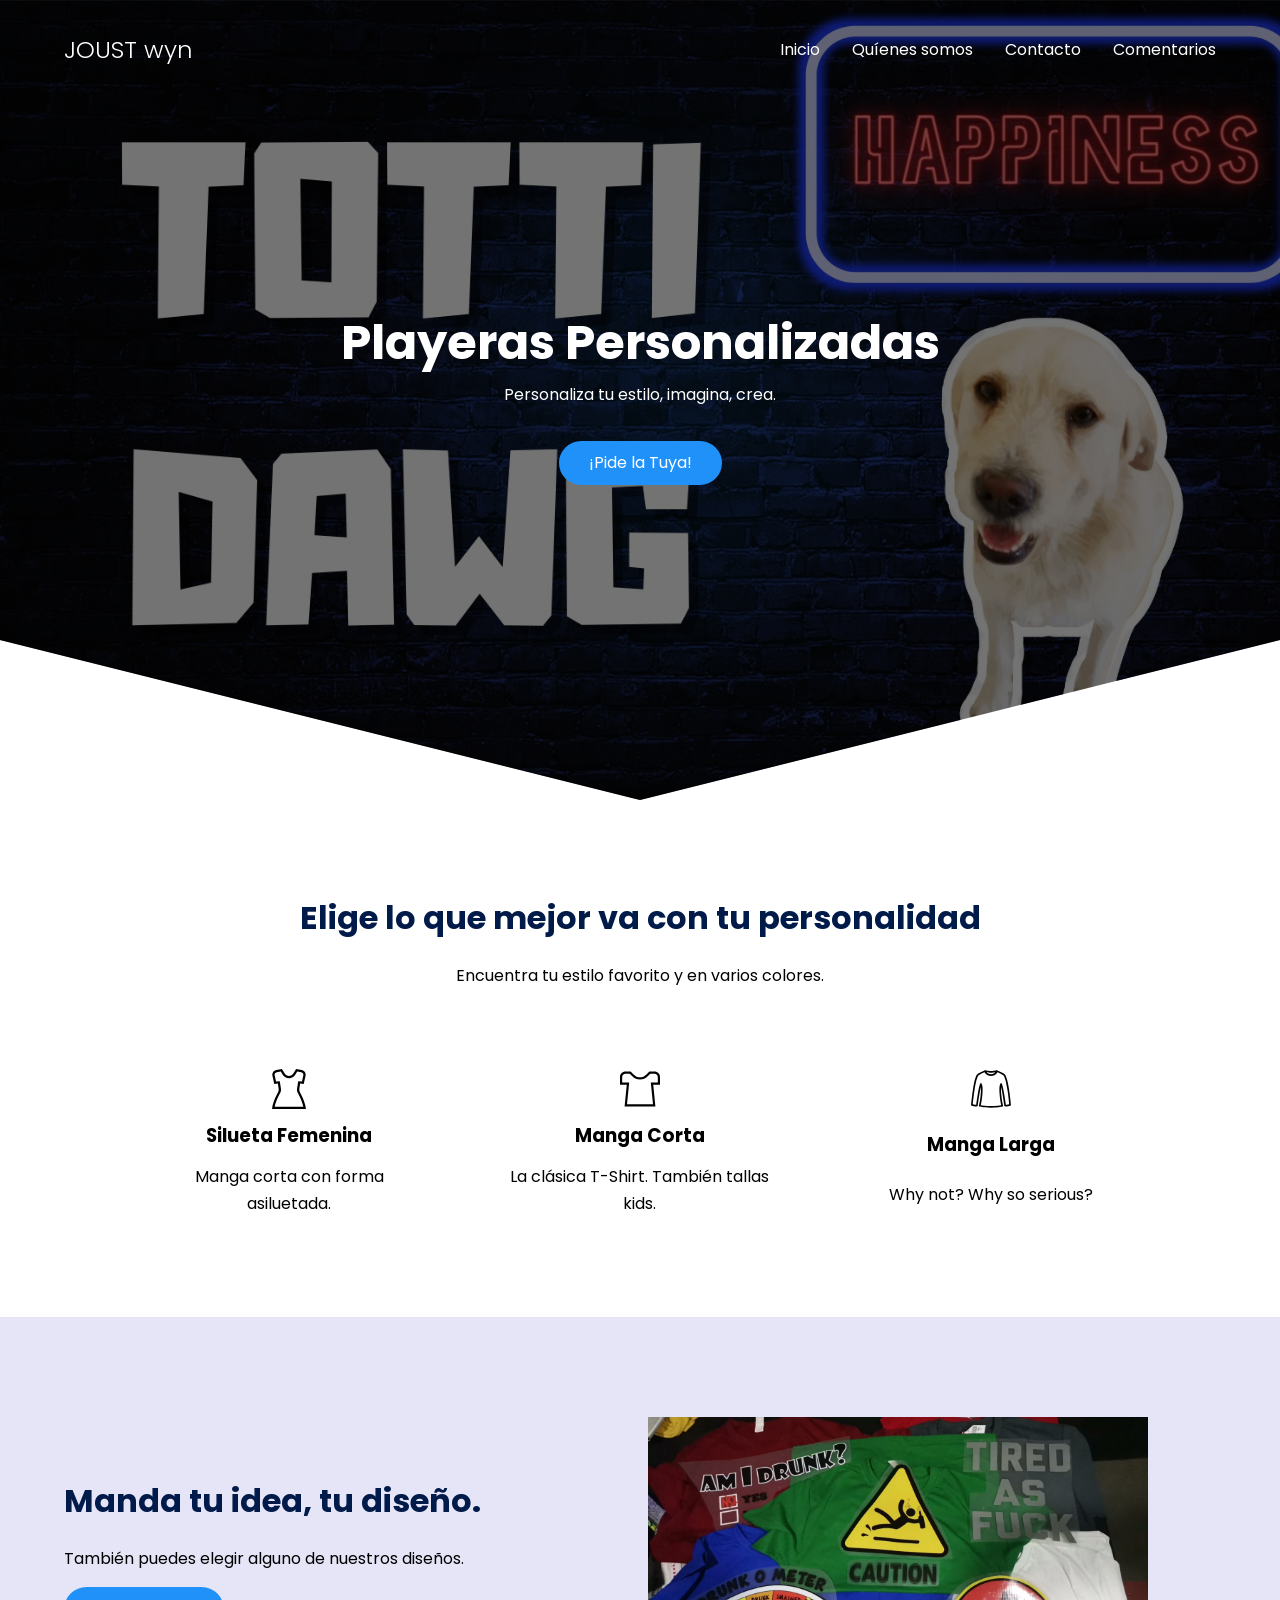
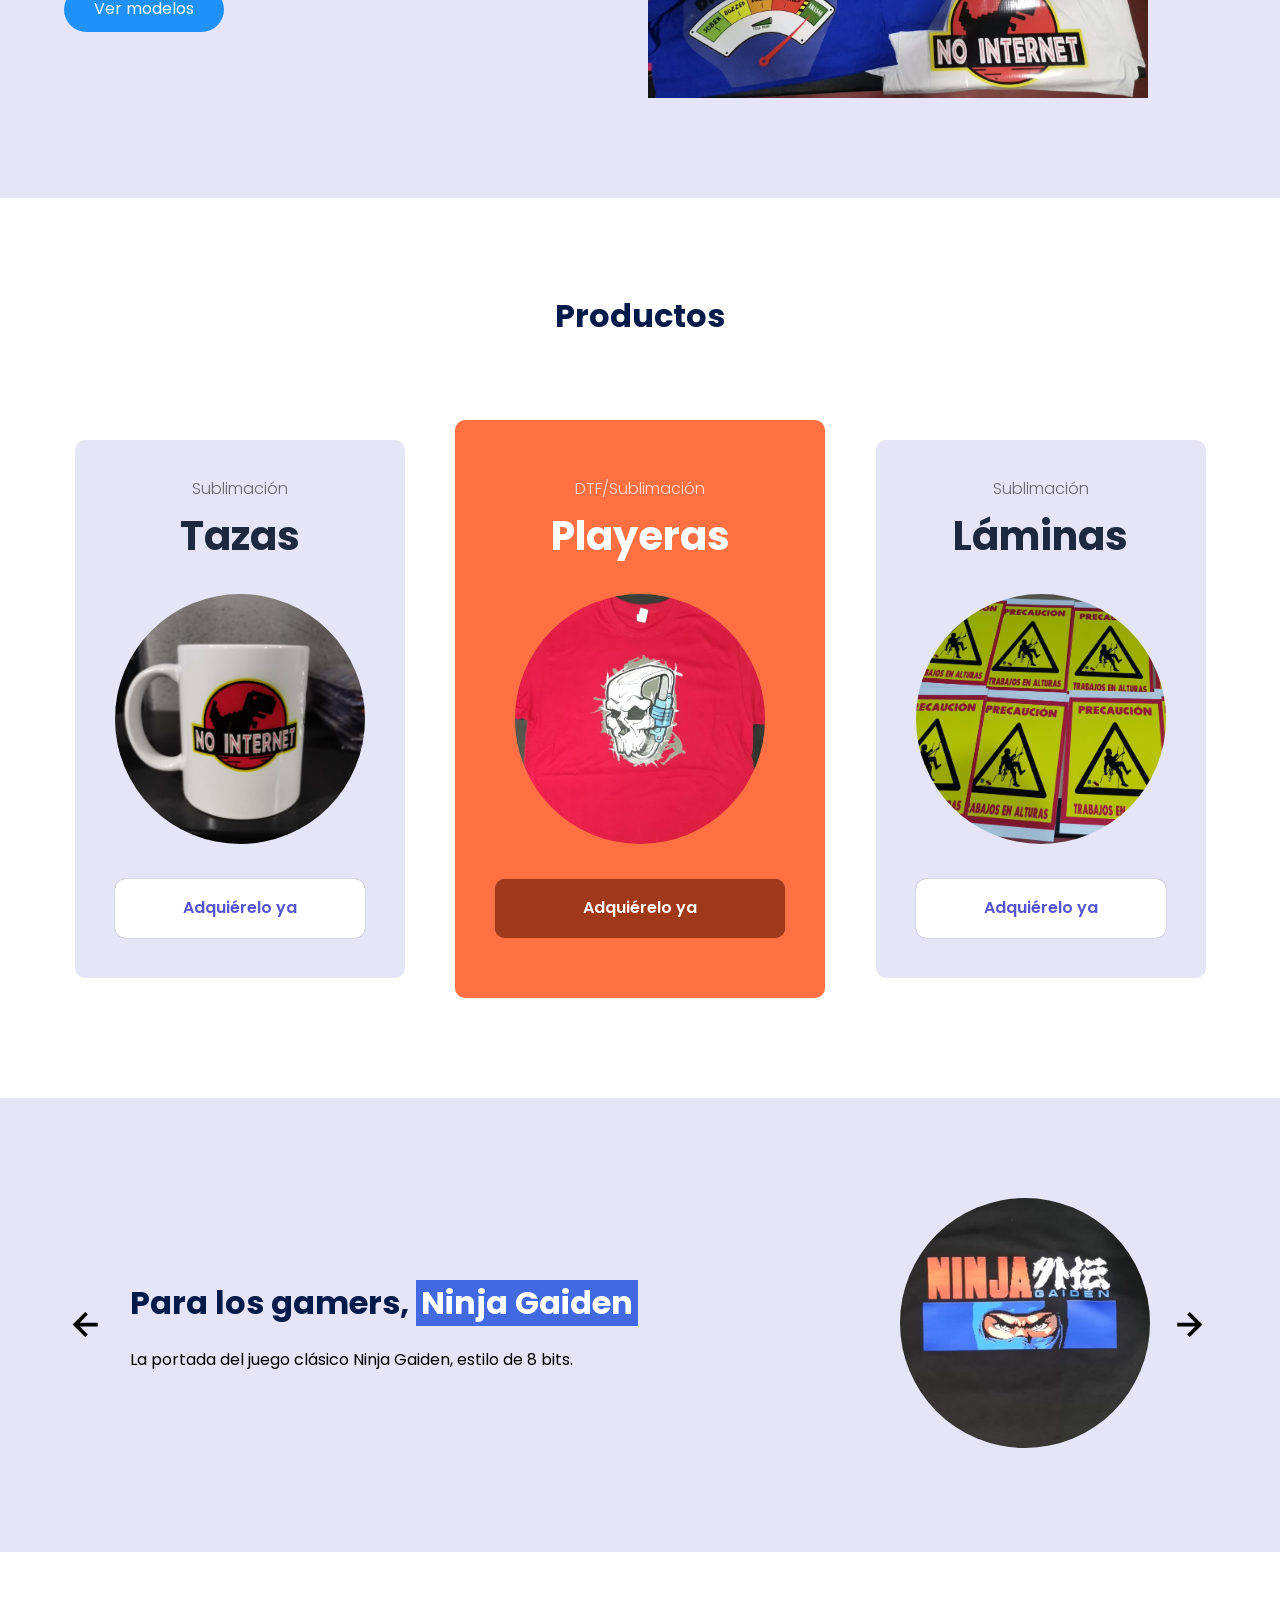
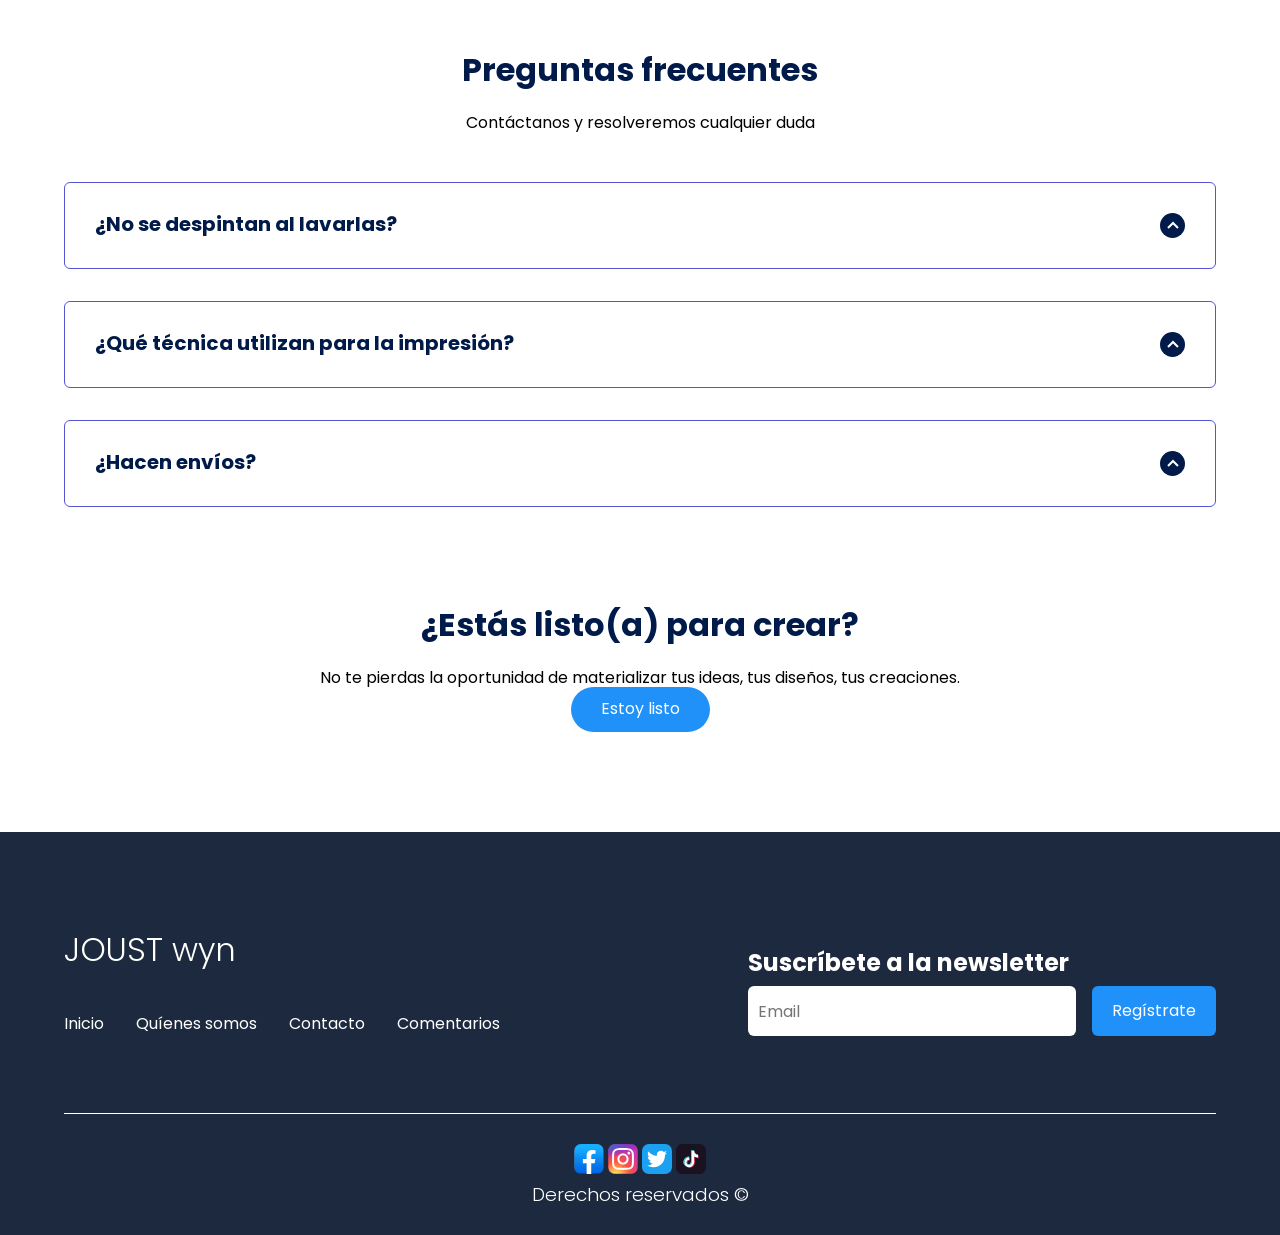
==== commit 4d23dcb9: "Update index.html Se actualiza a JOUST wyn y corrección de ortografía" ====
--- a/index.html
+++ b/index.html
@@ -4,7 +4,7 @@
     <meta charset="UTF-8">
     <meta http-equiv="X-UA-Compatible" content="IE=edge">
     <meta name="viewport" content="width=device-width, initial-scale=1.0">
-    <title>Totti Dawg</title>
+    <title>JOUST wyn</title>
     <link rel="shortcut icon" href="./images/shirt2.png" type="image/x-icon">
     <link rel="stylesheet" href="./css/normalize.css">
     <link rel="stylesheet" href="./css/estilos.css">
@@ -31,7 +31,7 @@
     <header class="hero">
         <nav class="nav container">
             <div class="nav__logo">
-                <h2 class="nav__title">Totti Dawg</h2>
+                <h2 class="nav__title">JOUST wyn</h2>
             </div>
 
             <ul class="nav__link nav__link--menu"> 
@@ -209,7 +209,7 @@
         
         <section class="questions container">
             <h2 class="subtitle">Preguntas frecuentes</h2>
-            <p class="questions__paragraph">Cóntactanos y resolveremos cualquier duda</p>
+            <p class="questions__paragraph">Contáctanos y resolveremos cualquier duda</p>
 
             <section class="questions__container">
                 <article class="questions__padding">
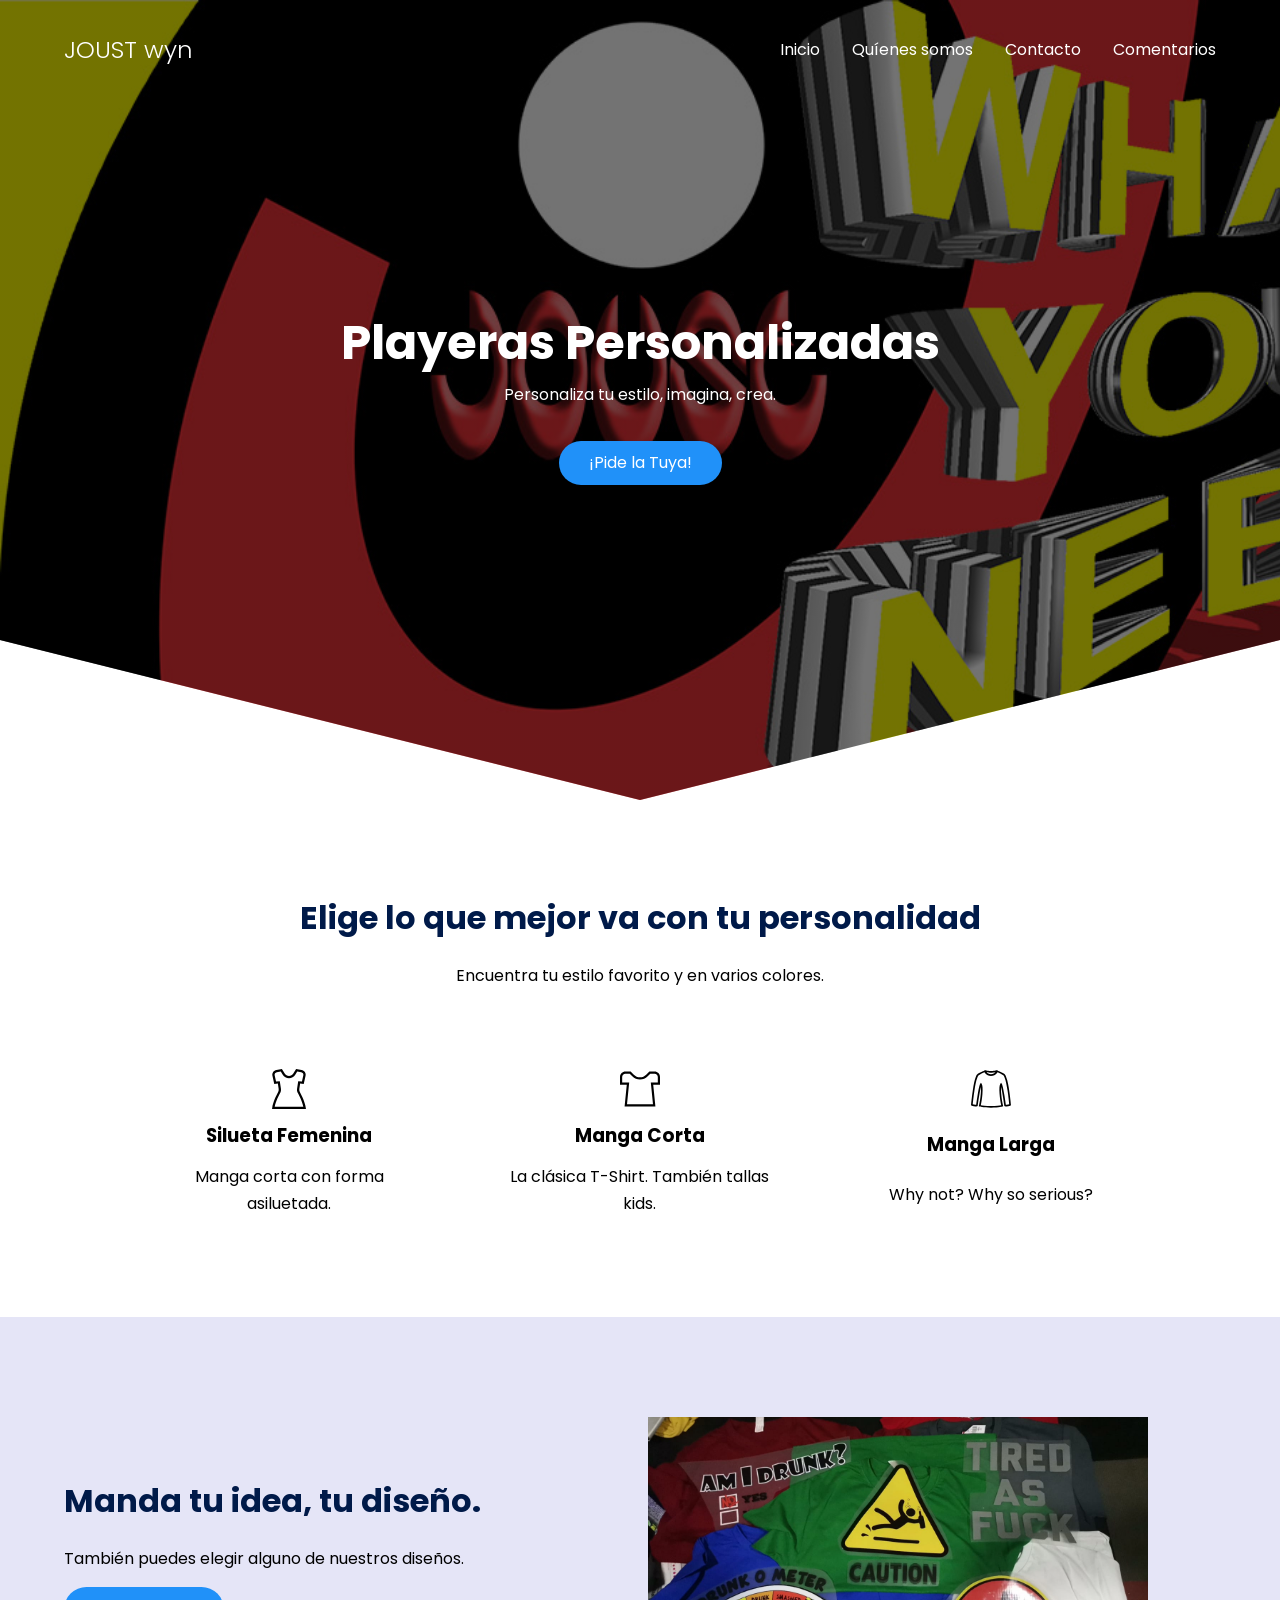
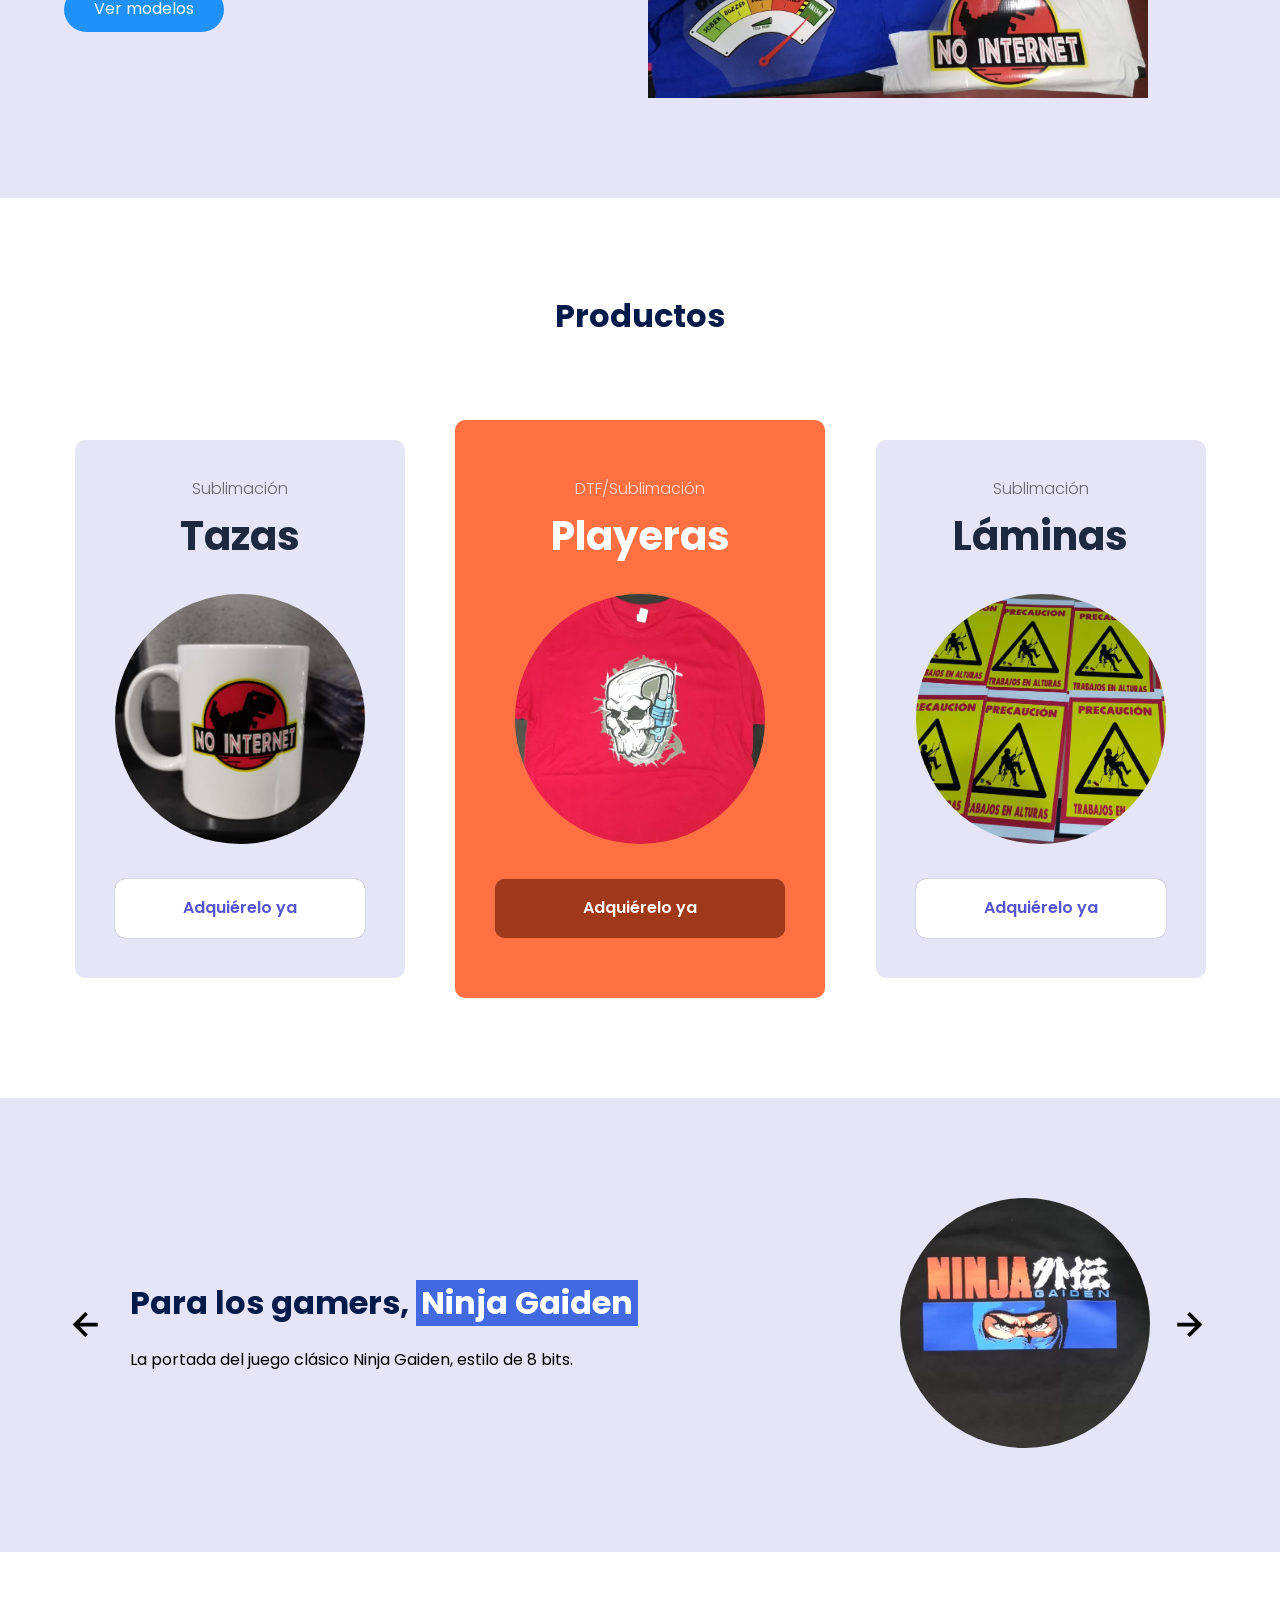
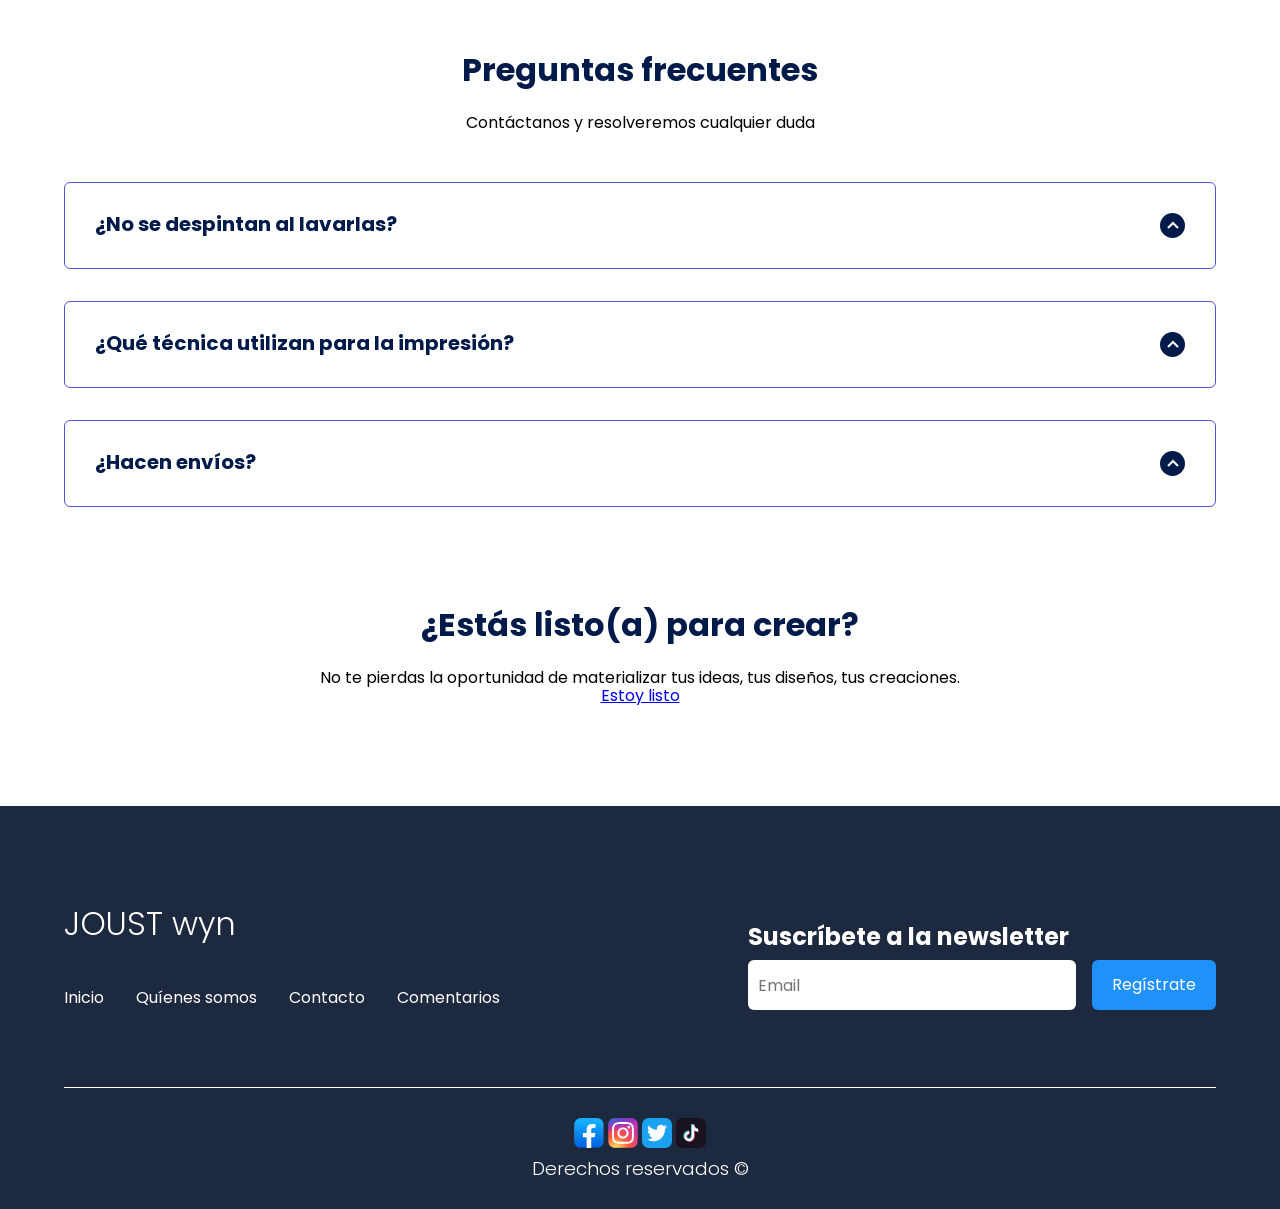
==== commit 5fd06c2a: "Update index.html Se añade funcionalidad de botón a probador de playeras" ====
--- a/index.html
+++ b/index.html
@@ -254,7 +254,7 @@
             <section class="questions__offer">
                 <h2 class="subtitle">¿Estás listo(a) para crear?</h2>
                 <p class="questions__copy">No te pierdas la oportunidad de materializar tus ideas, tus diseños, tus creaciones.</p>
-                <a href="#" class="cta">Estoy listo</a>
+                <a href="probador/index.html" class="btn">Estoy listo</a>
             </section>
 
         </section>
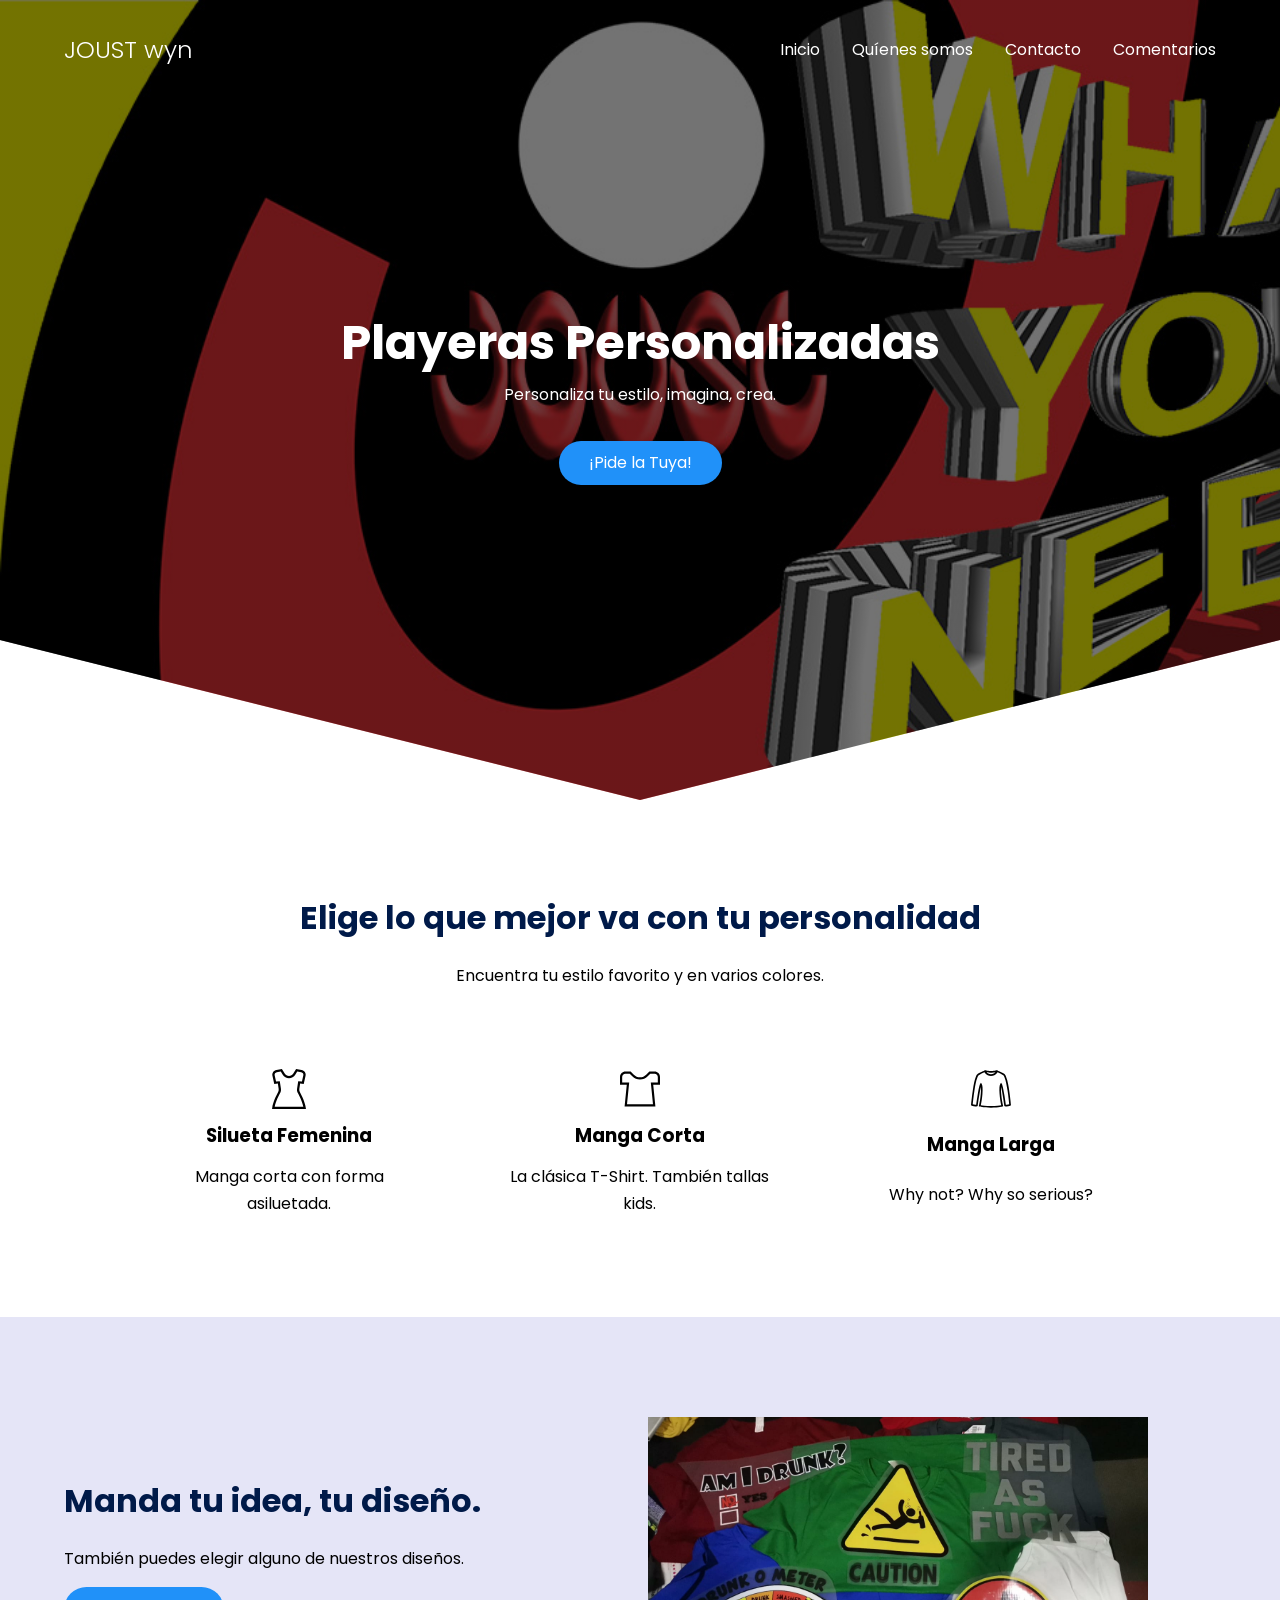
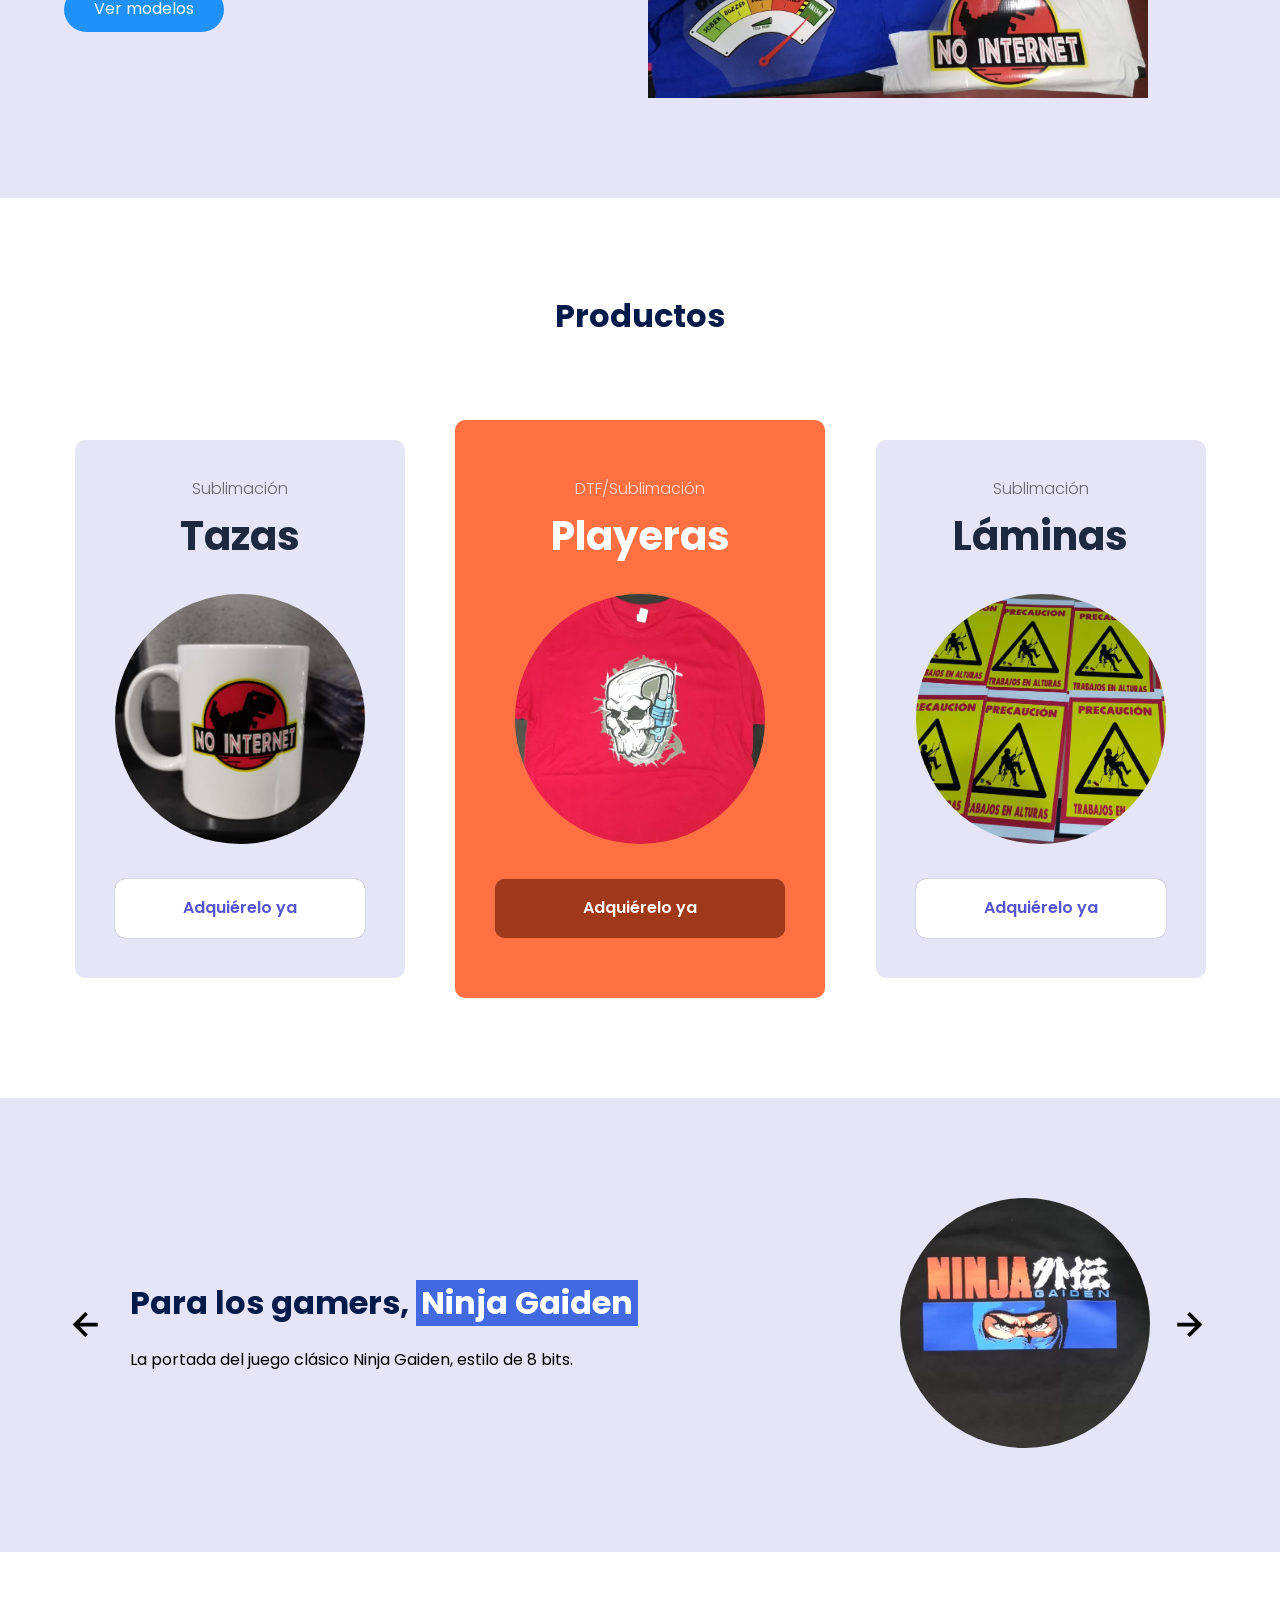
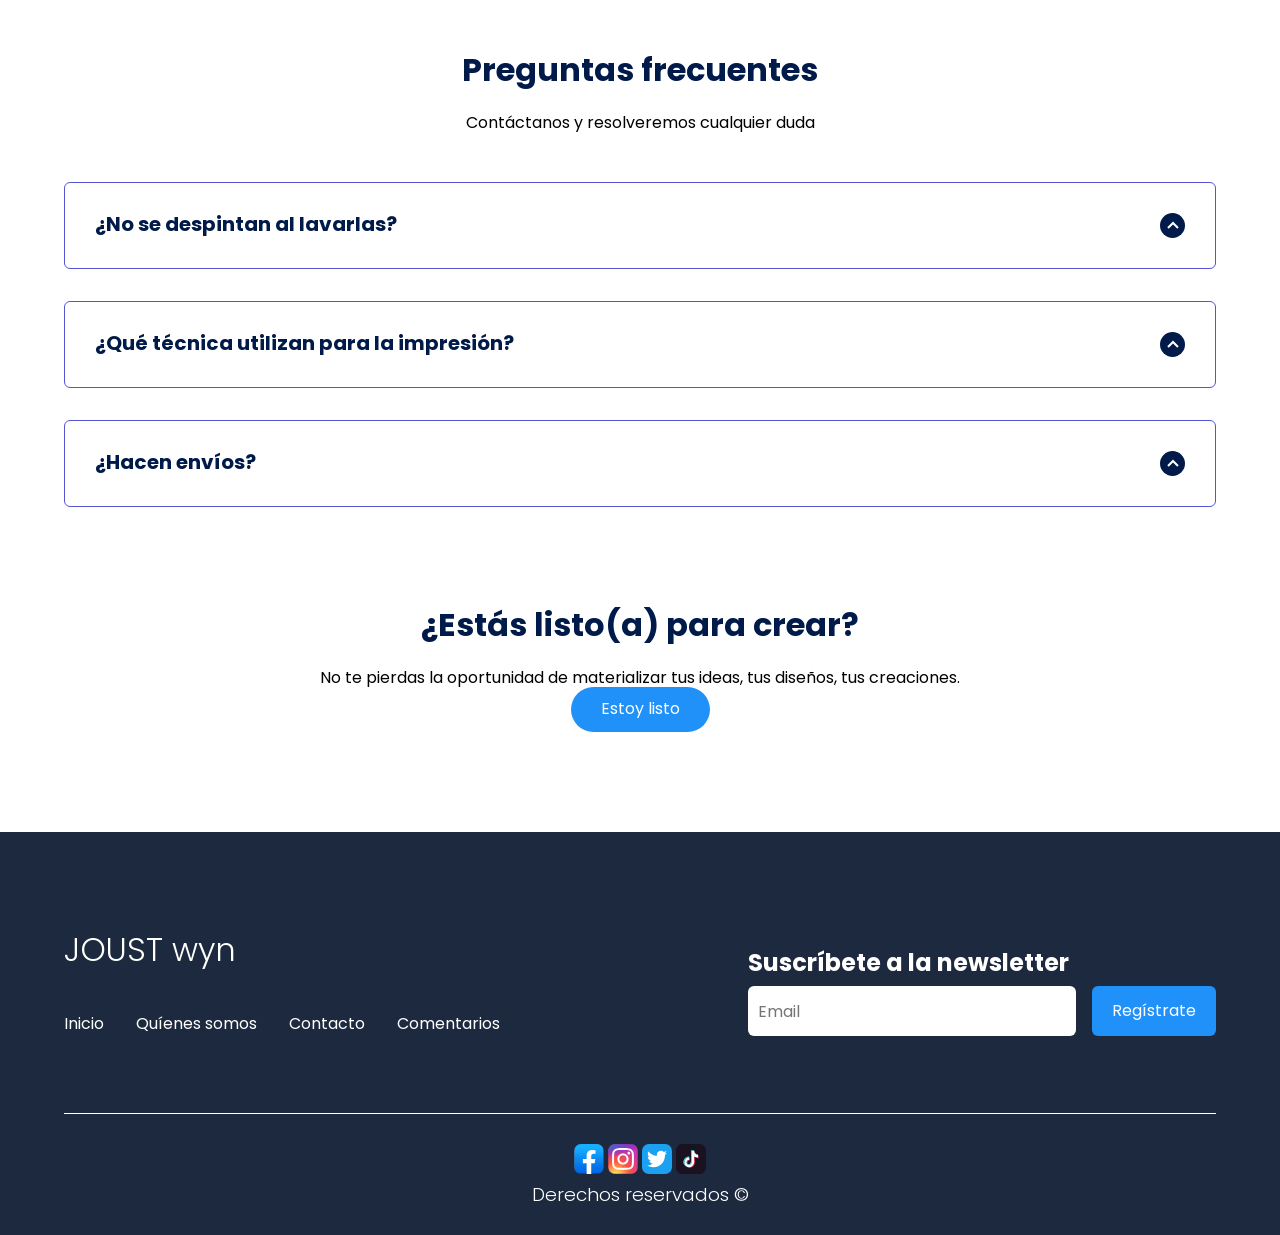
==== commit e76ff543: "Update index.html" ====
--- a/index.html
+++ b/index.html
@@ -254,7 +254,7 @@
             <section class="questions__offer">
                 <h2 class="subtitle">¿Estás listo(a) para crear?</h2>
                 <p class="questions__copy">No te pierdas la oportunidad de materializar tus ideas, tus diseños, tus creaciones.</p>
-                <a href="probador/index.html" class="btn">Estoy listo</a>
+                <a href="probador/index.html" class="cta">Estoy listo</a>
             </section>
 
         </section>
